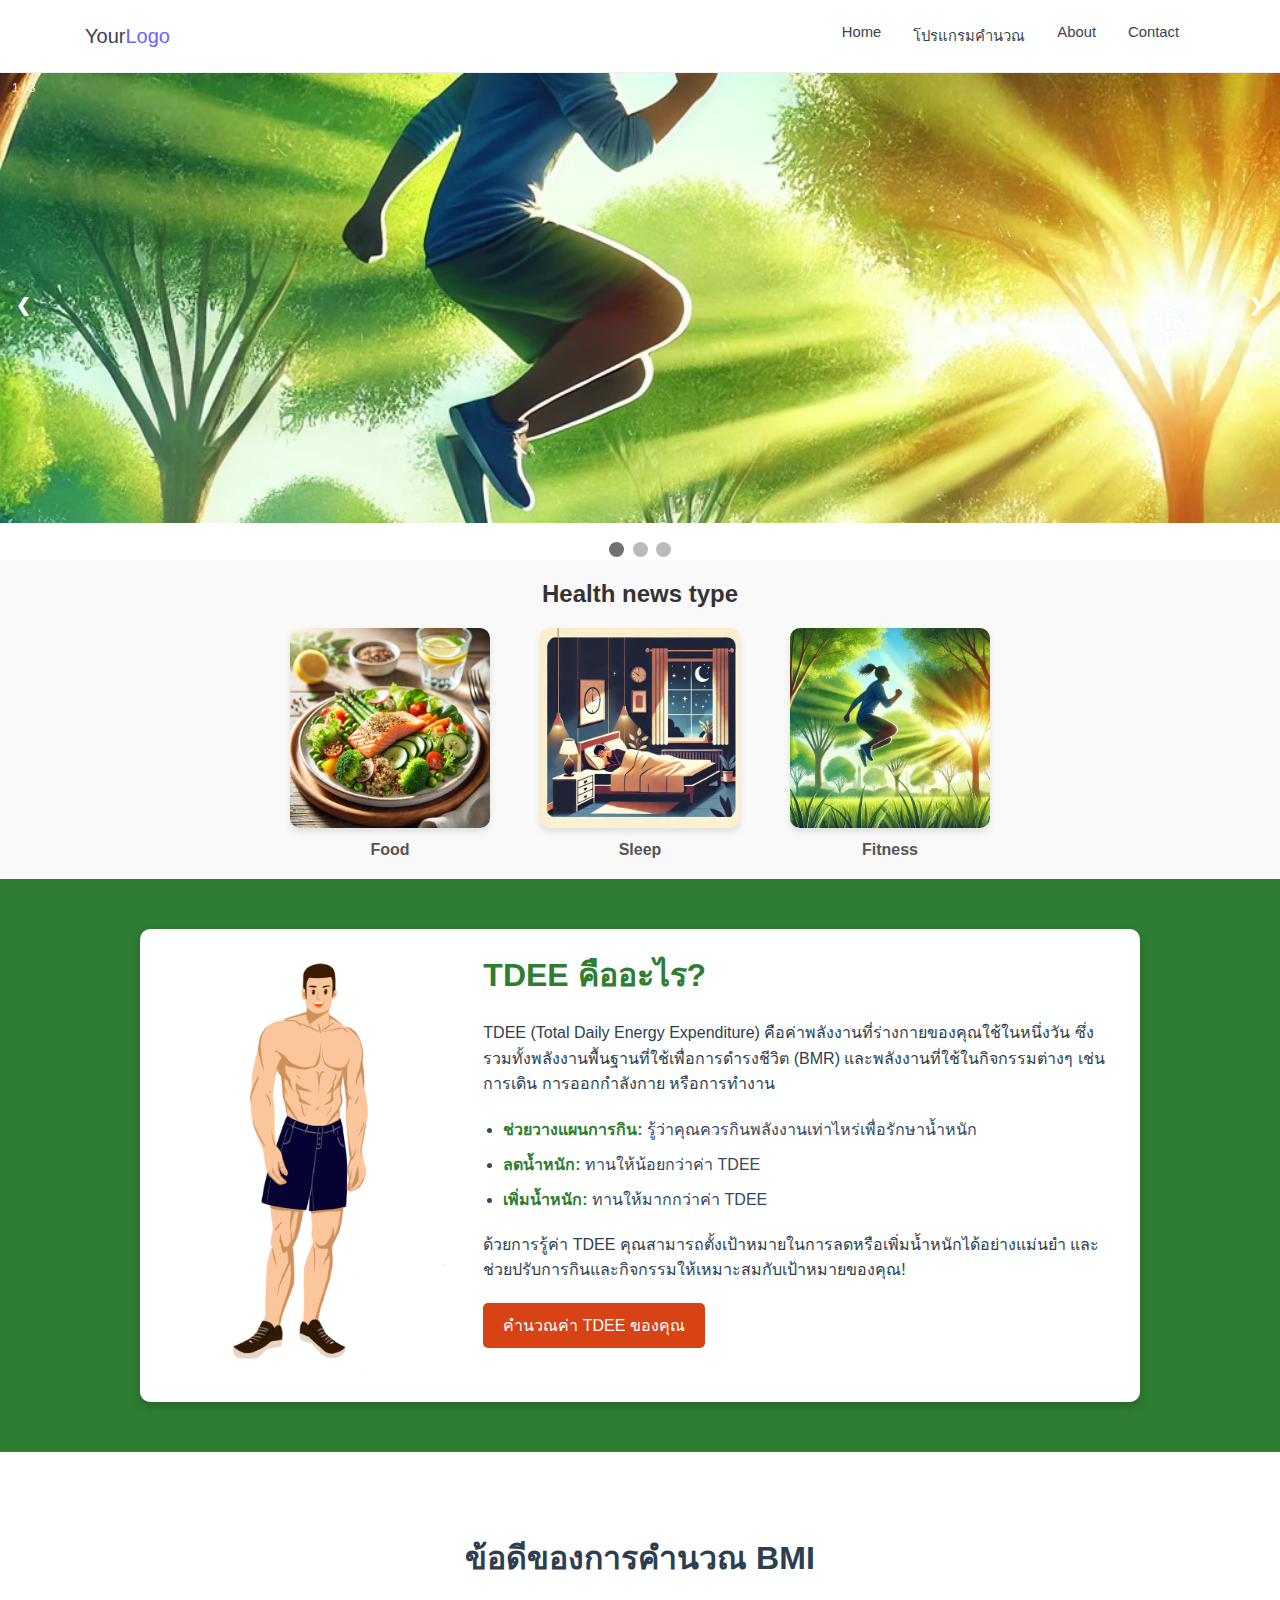
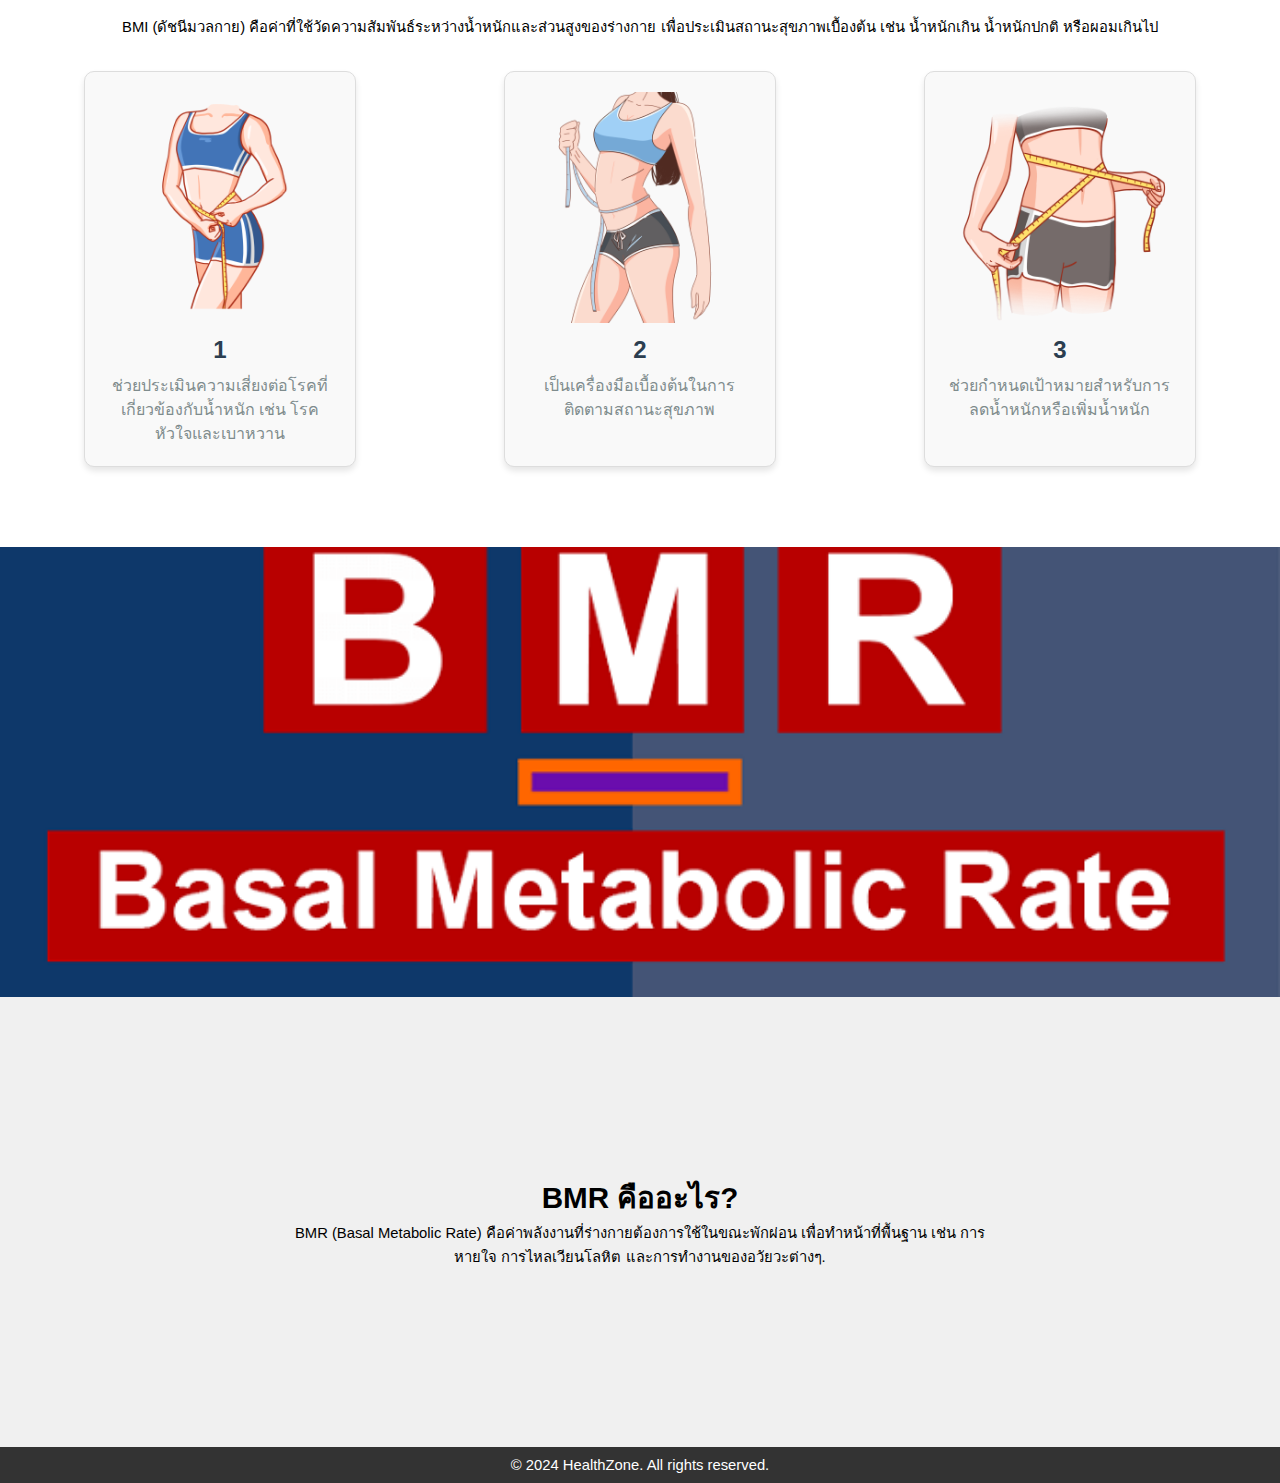
==== index.html @ 8ed4fdac "add BMI calulator page" ====
<!DOCTYPE html>
<html lang="en">

<head>
    <meta charset="UTF-8">
    <meta name="viewport" content="width=device-width, initial-scale=1.0">
    <title>ReViveMe</title>
    <link rel="stylesheet" href="style.css">

    
</head>


<body>
  <nav class="navbar">
    <div class="container">
      <div class="navbar-header">
        <button class="navbar-toggler" data-toggle="open-navbar1">
          <span></span>
          <span></span>
          <span></span>
        </button>
        <a href="/index.html">
          <h4>Your<span>Logo</span></h4>
        </a>
      </div>
  
      <div class="navbar-menu" id="open-navbar1">
        <ul class="navbar-nav">
          <li class=""><a href="#">Home</a></li>
          <li class="navbar-dropdown">
            <a href="#" class="dropdown-toggler" data-dropdown="my-dropdown-id">
              โปรแกรมคำนวณ <i class="fa fa-angle-down"></i>
            </a>
            <ul class="dropdown" id="my-dropdown-id">
              <li>
                <a href="/Bmi/Bmical.html">โปรแกรมคำนวณ BMI</a>
              </li>
              <li class="separator"></li>
              <li>
                <a href="/Bmr/BmrCal.html">โปรแกรมคำนวณ BMR</a>
              </li>
              <li class="separator"></li>
              <li>
                <a href="/Tdee/TdeeCal.html">โปรแกรมคำนวณ TDEE</a>
              </li>
            </ul>
          </li>
  
          <li><a href="#">About</a></li>
          <li><a href="#">Contact</a></li>
        
        </ul>
      </div>
    </div>
  </nav>
   
    <!-- <div class="loading-container" id="loading">
        <div class="spinner"></div>
    </div> -->
  
    <!-- Carousel -->
    <div class="slideshow-container">
        <div class="mySlides fade">
          <div class="numbertext">1 / 3</div>
          <img
            src="/exercising.png"
            style="width: 100%"
          />
          <!-- <div class="text">Caption Text</div> -->
        </div>
  
        <div class="mySlides fade">
          <div class="numbertext">2 / 3</div>
          <img
            src="/sleeping.png"
            style="width: 100%"
          />
          <!-- <div class="text">Caption Two</div> -->
        </div>
  
        <div class="mySlides fade">
          <div class="numbertext">3 / 3</div>
          <img
            src="/โรคไอกรน.jpg"
            style="width: 100%"
            alt="Caption Three"
          />
          <!-- <div class="text">Caption Three</div> -->
        </div>
  
        <!-- Next and previous buttons -->
        <a class="prev" onclick="plusSlides(-1)">&#10094;</a>
        <a class="next" onclick="plusSlides(1)">&#10095;</a>
      </div>
      <br />
  
      <!-- The dots/circles -->
      <div style="text-align: center">
        <span class="dot" onclick="currentSlide(1)"></span>
        <span class="dot" onclick="currentSlide(2)"></span>
        <span class="dot" onclick="currentSlide(3)"></span>
      </div>

        
      <section class="explore">
        <h3>Health news type</h3>
        <div class="explore-icons">
          <div class="icon">
            <img src="food.png" alt="Food">
            <p>Food</p>
          </div>
          <div class="icon">
            <img src="sleeping.png" alt="Sleep">
            <p>Sleep</p>
          </div>
          <div class="icon">
            <img src="exercising.png" alt="Fitness">
            <p>Fitness</p>
          </div>
        </div>
      </section>
      
          <section class="tdee-section">
            <div class="tdee-container">
                <div class="tdee-image">
                    <img src="/public/fitnessboy.png" alt="TDEE Example" class="tdee-img">
                </div>
                <div class="tdee-content">
                    <h2>TDEE คืออะไร?</h2>
                    <p>
                        TDEE (Total Daily Energy Expenditure) คือค่าพลังงานที่ร่างกายของคุณใช้ในหนึ่งวัน 
                        ซึ่งรวมทั้งพลังงานพื้นฐานที่ใช้เพื่อการดำรงชีวิต (BMR) และพลังงานที่ใช้ในกิจกรรมต่างๆ เช่น 
                        การเดิน การออกกำลังกาย หรือการทำงาน
                    </p>
                    <ul>
                        <li><b>ช่วยวางแผนการกิน:</b> รู้ว่าคุณควรกินพลังงานเท่าไหร่เพื่อรักษาน้ำหนัก</li>
                        <li><b>ลดน้ำหนัก:</b> ทานให้น้อยกว่าค่า TDEE</li>
                        <li><b>เพิ่มน้ำหนัก:</b> ทานให้มากกว่าค่า TDEE</li>
                    </ul>
                    <p>
                        ด้วยการรู้ค่า TDEE คุณสามารถตั้งเป้าหมายในการลดหรือเพิ่มน้ำหนักได้อย่างแม่นยำ
                        และช่วยปรับการกินและกิจกรรมให้เหมาะสมกับเป้าหมายของคุณ!
                    </p>
                    <button class="cta-button">คำนวณค่า TDEE ของคุณ</button>
                </div>
            </div>
        </section>

          <section class="how-it-works">
            <h2>ข้อดีของการคำนวณ BMI</h2>
            <p class="caption-header"> BMI (ดัชนีมวลกาย) คือค่าที่ใช้วัดความสัมพันธ์ระหว่างน้ำหนักและส่วนสูงของร่างกาย 
              เพื่อประเมินสถานะสุขภาพเบื้องต้น เช่น น้ำหนักเกิน น้ำหนักปกติ หรือผอมเกินไป</p>
            <div class="steps-container">
              <div class="step">
                <img src="/public/slim.png" alt="Step 1" />
                <h3>1</h3>
                <p>ช่วยประเมินความเสี่ยงต่อโรคที่เกี่ยวข้องกับน้ำหนัก เช่น โรคหัวใจและเบาหวาน</p>
              </div>
              <div class="step">
                <img src="/public/midlesite.png" alt="Step 2" />
                <h3>2</h3>
                <p>เป็นเครื่องมือเบื้องต้นในการติดตามสถานะสุขภาพ</p>
              </div>
              <div class="step">
                <img src="/public/middle2.png" alt="Step 3" />
                <h3>3</h3>
                <p>ช่วยกำหนดเป้าหมายสำหรับการลดน้ำหนักหรือเพิ่มน้ำหนัก</p>
              </div>
              
            </div>
          </section>
         
        <section>    <div class="container-BMR">
          <div class="image-section">
            <img class="image-full" src="/public/bmr-definition.png">
          </div>
          <div class="content-section">
              <div class="content">
                  <h1>BMR คืออะไร?</h1>
                  <p>BMR (Basal Metabolic Rate) คือค่าพลังงานที่ร่างกายต้องการใช้ในขณะพักผ่อน เพื่อทำหน้าที่พื้นฐาน เช่น การหายใจ การไหลเวียนโลหิต และการทำงานของอวัยวะต่างๆ.</p>
                  <!-- <p>Key factors influencing BMR include age, gender, weight, height, and body composition.</p> -->
              </div>
          </div>
      </div>
    </section>
     
          </main>

    <footer>
        <p>© 2024 HealthZone. All rights reserved.</p>
    </footer>

    <script src="/js/main.js"></script>
</body>

</html>
---- style.css ----
@import url("https://fonts.googleapis.com/css2?family=Roboto:wght@300;400;500&display=swap");
* {
  box-sizing: border-box;
  padding: 0;
  margin: 0;
}

body {
  font-family: "Roboto", sans-serif;
  font-size: 0.925rem;
}

a {
  text-decoration: none;
}

.container {
  width: 1170px;
  position: relative;
  margin-left: auto;
  margin-right: auto;
  padding-left: 15px;
  padding-right: 15px;
}

.navbar,
.navbar > .container {
  width: 100%;
  display: flex;
  flex-wrap: wrap;
  align-items: center;
  justify-content: space-between;
}
@media (max-width: 768px) {
  .navbar,
  .navbar > .container {
    display: block;
  }
}

.navbar {
  box-shadow: 0 1px 2px 0 rgba(0, 0, 0, 0.05);
  background-color: #fff;
  padding: 1rem 1.15rem;
  border-bottom: 1px solid #eceef3;
  /*
  |-----------------------------------
  | Start navbar logo or brand etc..
  |-----------------------------------
  */
  /*
  |-----------------------------------
  | Start navbar menu
  |-----------------------------------
  */
}
@media (min-width: 576px) {
  .navbar .container {
    max-width: 540px;
  }
}
@media (min-width: 768px) {
  .navbar .container {
    max-width: 720px;
  }
}
@media (min-width: 992px) {
  .navbar .container {
    max-width: 960px;
  }
}
@media (min-width: 1200px) {
  .navbar .container {
    max-width: 1140px;
  }
}
.navbar .navbar-header {
  display: flex;
  align-items: center;
}
@media (max-width: 768px) {
  .navbar .navbar-header {
    width: 100%;
    display: flex;
    align-items: center;
    justify-content: space-between;
    flex-direction: row-reverse;
  }
}
.navbar .navbar-header .navbar-toggler {
  cursor: pointer;
  border: none;
  display: none;
  outline: none;
}
@media (max-width: 768px) {
  .navbar .navbar-header .navbar-toggler {
    display: block;
  }
}
.navbar .navbar-header .navbar-toggler span {
  height: 2px;
  width: 22px;
  background-color: #929aad;
  display: block;
}
.navbar .navbar-header .navbar-toggler span:not(:last-child) {
  margin-bottom: 0.2rem;
}
.navbar .navbar-header > a {
  font-weight: 500;
  color: #3c4250;
}
.navbar .navbar-menu {
  display: flex;
  align-items: center;
  flex-basis: auto;
  flex-grow: 1;
}
@media (max-width: 768px) {
  .navbar .navbar-menu {
    display: none;
    text-align: center;
  }
}
.navbar .navbar-menu.active {
  display: flex !important;
}
.navbar .navbar-menu .navbar-nav {
  margin-left: auto;
  flex-direction: row;
  display: flex;
  padding-left: 0;
  margin-bottom: 0;
  list-style: none;
}
@media (max-width: 768px) {
  .navbar .navbar-menu .navbar-nav {
    width: 100%;
    display: block;
    border-top: 1px solid #eee;
    margin-top: 1rem;
  }
}
.navbar .navbar-menu .navbar-nav > li > a {
  color: #3c4250;
  text-decoration: none;
  display: inline-block;
  padding: 0.5rem 1rem;
}
.navbar .navbar-menu .navbar-nav > li > a:hover {
  color: #66f;
}
@media (max-width: 768px) {
  .navbar .navbar-menu .navbar-nav > li > a {
    border-bottom: 1px solid #eceef3;
  }
}
.navbar .navbar-menu .navbar-nav > li.active a {
  color: #66f;
}
.navbar .navbar-menu .navbar-nav .navbar-dropdown .dropdown {
  list-style: none;
  position: absolute;
  top: 150%;
  left: 0;
  background-color: #fff;
  padding-top: 0.5rem;
  padding-bottom: 0.5rem;
  min-width: 160px;
  width: auto;
  white-space: nowrap;
  box-shadow: 0 0.5rem 1rem rgba(0, 0, 0, 0.1);
  z-index: 99999;
  border-radius: 0.75rem;
  display: none;
}
@media (max-width: 768px) {
  .navbar .navbar-menu .navbar-nav .navbar-dropdown .dropdown {
    position: relative;
    box-shadow: none;
  }
}
.navbar .navbar-menu .navbar-nav .navbar-dropdown .dropdown li a {
  color: #3c4250;
  padding: 0.25rem 1rem;
  display: block;
}
.navbar .navbar-menu .navbar-nav .navbar-dropdown .dropdown.show {
  display: block !important;
}
.navbar .navbar-menu .navbar-nav .dropdown > .separator {
  height: 1px;
  width: 100%;
  margin-top: 9px;
  margin-bottom: 9px;
  background-color: #eceef3;
}
.navbar .navbar-dropdown {
  position: relative;
}

.navbar .navbar-header > a span {
  color: #66f;
}

.navbar .navbar-header h4 {
  font-weight: 500;
  font-size: 1.25rem;
}
@media (max-width: 768px) {
  .navbar .navbar-header h4 {
    font-size: 1.05rem;
  }
}

body,
html,
p,
h2,
h3 {
  margin: 0;
  padding: 0;
  box-sizing: border-box;
  font-family: Arial, sans-serif;
  overflow-x: hidden;
  /* background-color: #f4f4f4; */
}
ul,
li {
  margin: 0;
  padding: 0;
  box-sizing: border-box;
  font-family: Arial, sans-serif;
}

/* Main content */
.featured {
  display: flex;
  justify-content: center;
  gap: 20px;
  margin: 20px;
}

.card {
  border: 1px solid #ddd;
  border-radius: 10px;
  overflow: hidden;
  width: 45%;
  box-shadow: 0 4px 6px rgba(0, 0, 0, 0.1);
  text-align: center;
}

.card img {
  width: 100%;
}

.card h2 {
  font-size: 1.5rem;
  margin: 0px 0;
}

.card p {
  font-size: 1rem;
  color: #666;
  padding: 0 10px 10px;
}

/* Explore Section */
/* General styling for the section */
.explore {
  text-align: center;
  padding: 20px;
  background-color: #f9f9f9;
}

.explore h3 {
  font-size: 24px;
  margin-bottom: 20px;
  color: #333;
}

/* Icon container styling */
.explore-icons {
  display: flex;
  justify-content: center;
  gap: 50px;
}

.icon {
  text-align: center;
  max-width: 200px;
}

.icon img {
  width: 100%; /* Adjust size of the image */
  height: auto;
  border-radius: 10px; /* Optional: Rounded corners */
  box-shadow: 0px 4px 6px rgba(0, 0, 0, 0.1); /* Optional: Add shadow */
  transition: transform 0.3s ease; /* Smooth hover effect */
}

.icon img:hover {
  transform: scale(1.1); /* Enlarge image slightly on hover */
}

.icon p {
  margin-top: 10px;
  font-size: 16px;
  color: #555;
  font-weight: bold;
}

.icon:hover {
  transform: scale(1.15); /* เพิ่มเอฟเฟกต์ขยายเมื่อชี้เมาส์ */
}

/* Footer */
footer {
  background-color: #333;
  color: white;
  text-align: center;
  padding: 10px 0;
}
/* Reset */

/* Slideshow container */
.slideshow-container {
  max-width: 100%;
  position: relative;
  margin: auto;
}

/* Hide the images by default */
.mySlides {
  display: none;
}
.mySlides.fade img {
  height: 50vh;
  object-fit: cover;
}
/* Next & previous buttons */
.prev,
.next {
  cursor: pointer;
  position: absolute;
  top: 50%;
  width: auto;
  margin-top: -22px;
  padding: 16px;
  color: white;
  font-weight: bold;
  font-size: 18px;
  transition: 0.6s ease;
  border-radius: 0 3px 3px 0;
}

/* Position the "next button" to the right */
.next {
  right: 0;
  border-radius: 3px 0 0 3px;
}

/* On hover, add a black background color with a little bit see-through */
.prev:hover,
.next:hover {
  background-color: rgba(0, 0, 0, 0.8);
}

/* Caption text */
.text {
  color: #f2f2f2;
  font-size: 15px;
  padding: 8px 12px;
  position: absolute;
  bottom: 8px;
  width: 100%;
  text-align: center;
}
.bmr-section {
  width: 100%;
  text-align: center;
  margin: 0 auto;
  background-color: #ffffff;
}

.bmr-hero {
  background-image: url("hero-image.jpg"); /* แทนที่ด้วยภาพที่เกี่ยวข้อง */
  background-size: cover;
  background-position: center;
  height: 300px;
  display: flex;
  justify-content: center;
  align-items: center;
  color: #ffffff;
}

.bmr-hero-text {
  background-color: rgba(0, 0, 0, 0.6); /* เพิ่มพื้นหลังโปร่งใส */
  padding: 20px;
  border-radius: 10px;
  max-width: 500px;
}

.bmr-hero-text h1 {
  font-size: 2.5rem;
  margin-bottom: 10px;
}

.bmr-hero-text p {
  font-size: 1.2rem;
  margin-bottom: 20px;
}

.bmr-button {
  padding: 10px 20px;
  font-size: 1rem;
  color: #fff;
  background-color: #2e7d32;
  border: none;
  border-radius: 5px;
  cursor: pointer;
  transition: background-color 0.3s ease;
}

.bmr-button:hover {
  background-color: #1b5e20;
}

/* Details Section */
.bmr-details {
  padding: 40px 20px;
  max-width: 900px;
  margin: 0 auto;
}

.bmr-details h2 {
  font-size: 1.8rem;
  color: #2e7d32;
  margin-bottom: 20px;
  text-align: left;
}

.bmr-specs,
.bmr-benefits {
  list-style-type: disc;
  padding-left: 40px;
  text-align: left;
  margin-bottom: 30px;
}

.bmr-specs li,
.bmr-benefits li {
  margin-bottom: 10px;
  font-size: 1rem;
  color: #34495e;
}
/* Number text (1/3 etc) */
.numbertext {
  color: #f2f2f2;
  font-size: 12px;
  padding: 8px 12px;
  position: absolute;
  top: 0;
}

/* The dots/bullets/indicators */
.dot {
  cursor: pointer;
  height: 15px;
  width: 15px;
  margin: 0 2px;
  background-color: #bbb;
  border-radius: 50%;
  display: inline-block;
  transition: background-color 0.6s ease;
}

.active,
.dot:hover {
  background-color: #717171;
}

/* Fading animation */
.fade {
  animation-name: fade;
  animation-duration: 1.5s;
}

@keyframes fade {
  from {
    opacity: 0.4;
  }
  to {
    opacity: 1;
  }
}

/* Carousel Container */
/* Reset */
.how-it-works {
  text-align: center;
  padding: 80px 20px;
  background-color: #fff;
}

.how-it-works h2 {
  font-size: 2rem;
  font-weight: bold;
  margin-bottom: 10px;
  color: #2c3e50;
}

.steps-container {
  display: flex;
  justify-content: space-around;
  flex-wrap: wrap;
  gap: 20px;
}

.step {
  width: 22%;
  text-align: center;
  border: 1px solid #ddd;
  border-radius: 10px;
  padding: 20px;
  background-color: #f9f9f9;
  box-shadow: 0 4px 6px rgba(0, 0, 0, 0.1);
  transition: transform 0.3s ease, box-shadow 0.3s ease;
}

.step:hover {
  transform: translateY(-10px);
  box-shadow: 0 6px 10px rgba(0, 0, 0, 0.2);
}

.step img {
  width: 100%;
  height: auto;
  border-radius: 10px;
  margin-bottom: 10px;
}

.step h3 {
  font-size: 1.5rem;
  font-weight: bold;
  color: #2c3e50;
  margin-bottom: 10px;
}

.step p {
  font-size: 1rem;
  color: #7f8c8d;
  line-height: 1.5;
}
.tdee-section {
  display: flex;
  justify-content: center;
  align-items: center;
  padding: 50px 20px;
  background-color: #2e7d32;
}

.tdee-container {
  max-width: 1000px;
  background-color: #ffffff;
  border-radius: 10px;
  box-shadow: 0 4px 10px rgba(0, 0, 0, 0.2);
  display: flex;
  overflow: hidden;
  flex-wrap: wrap;
}

.tdee-image {
  flex: 1;
  min-width: 300px;
  max-width: 400px;
}
.tdee-img {
  transform: translateX(-75px);
}
.tdee-image img {
  width: 150%;
  height: auto;
  object-fit: cover;
  border-radius: 10px 0 0 10px;
}

.tdee-content {
  flex: 2;
  padding: 20px 30px;
  color: #2c3e50;
}

.tdee-content h2 {
  font-size: 2rem;
  font-weight: bold;
  color: #2e7d32;
  margin-bottom: 20px;
}

.tdee-content p {
  font-size: 1rem;
  line-height: 1.6;
  margin-bottom: 20px;
}

.tdee-content ul {
  margin: 20px 0;
  padding-left: 20px;
}

.tdee-content ul li {
  margin-bottom: 10px;
  font-size: 1rem;
  color: #34495e;
}

.tdee-content ul li b {
  color: #2e7d32;
}

.cta-button {
  padding: 10px 20px;
  font-size: 1rem;
  color: #fff;
  background-color: #d84315;
  border: none;
  border-radius: 5px;
  cursor: pointer;
  transition: background-color 0.3s ease;
}

.cta-button:hover {
  background-color: #bf360c;
}
.container-BMR {
  display: flex;
  flex-direction: column;
  height: 100vh;
}
.image-section {
  width: 100%;
  height: 50%;
  background-image: url("/api/placeholder/800/400");
  background-size: cover;
  background-position: center;
}
.content-section {
  width: 100%;
  height: 50%;
  display: flex;
  align-items: center;
  justify-content: center;
  padding: 20px;
  background-color: #f0f0f0;
}
.content {
  max-width: 700px;
  text-align: center;
}
.image-full {
  width: 100%;
  /* height: 300px; */
  object-fit: cover;
  object-position: 100% -150px;
}
.caption-header {
  margin: 2rem;
}
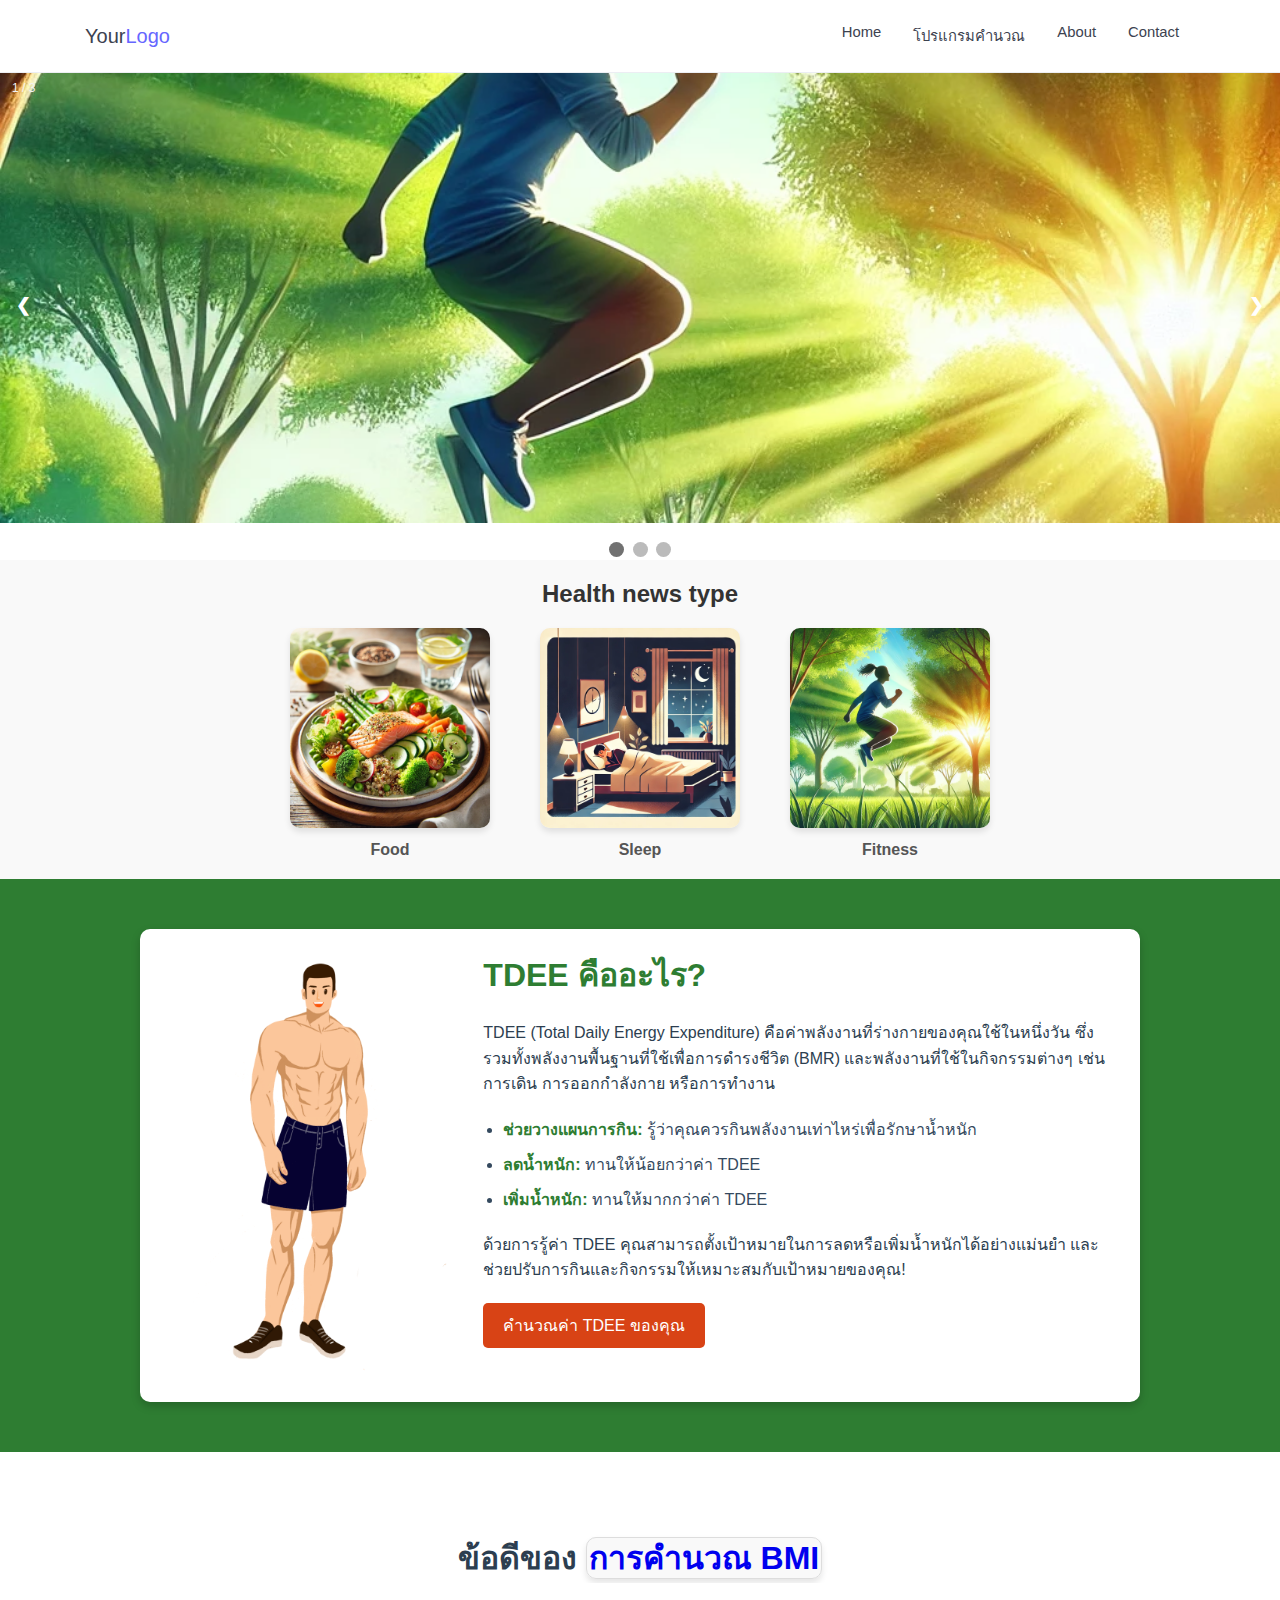
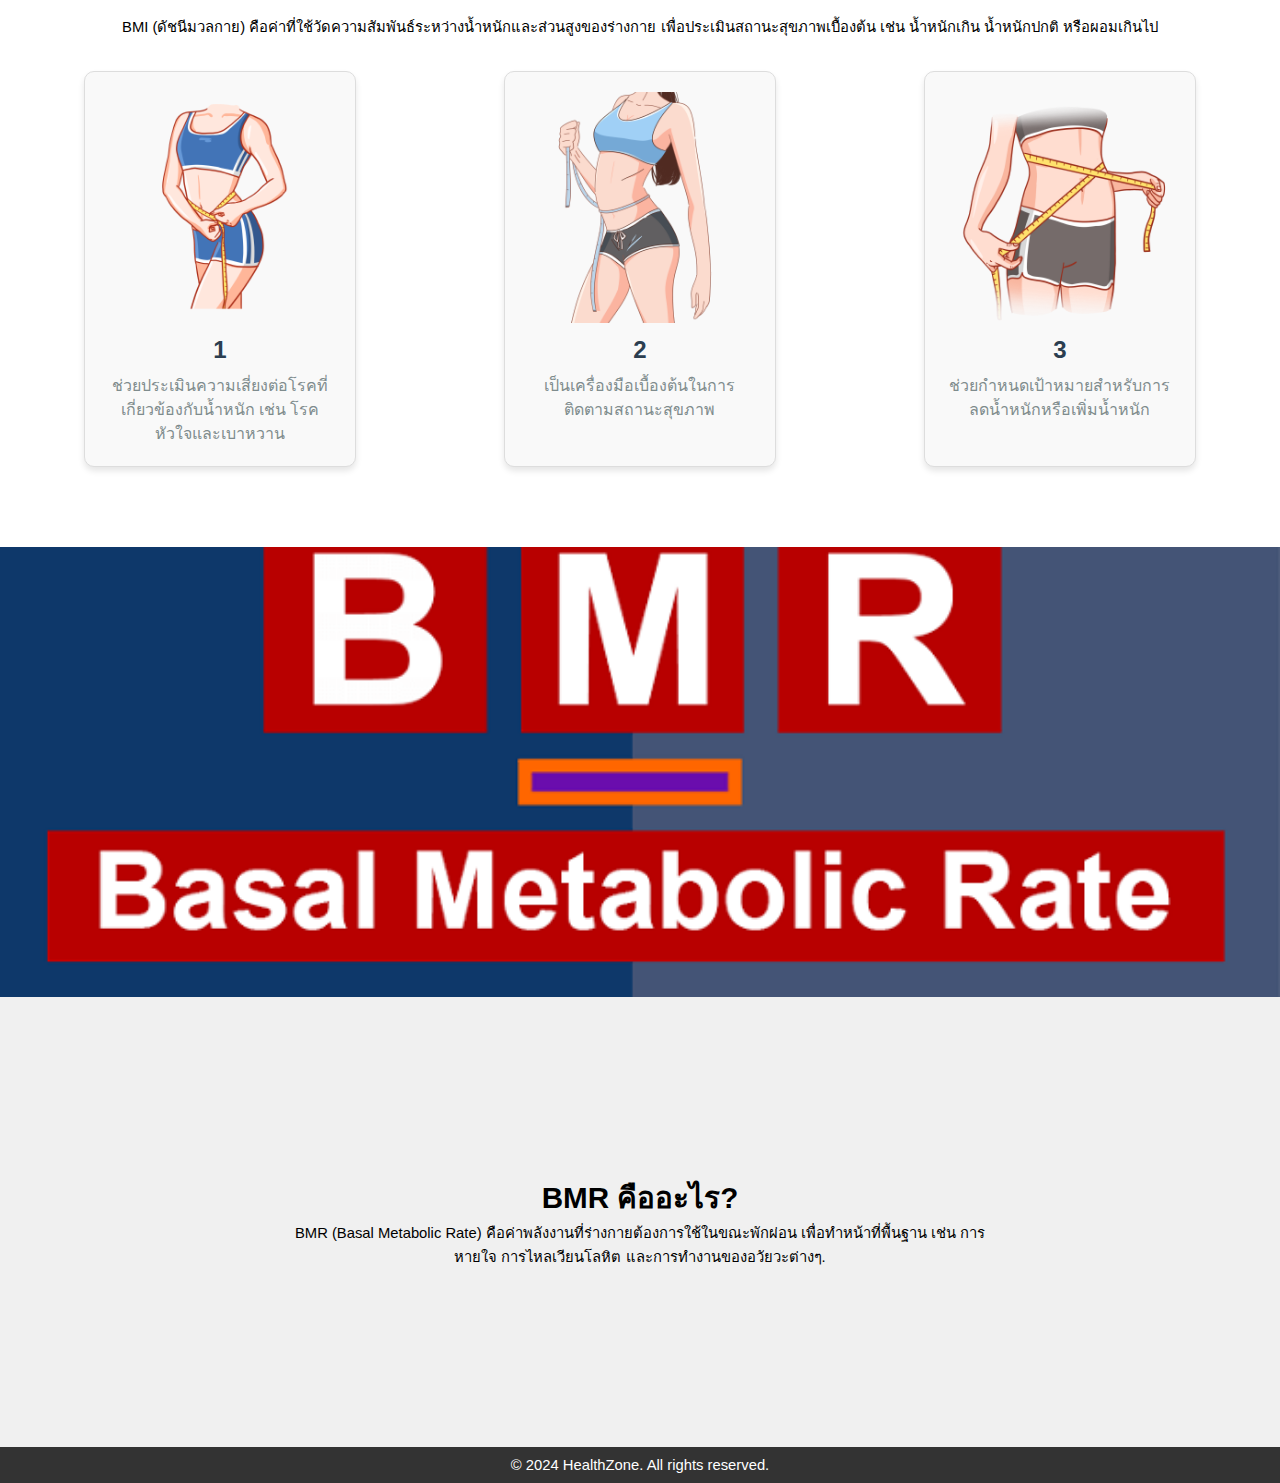
==== commit bccae4c7: "update content to BMI cal" ====
--- a/index.html
+++ b/index.html
@@ -148,7 +148,8 @@
         </section>
 
           <section class="how-it-works">
-            <h2>ข้อดีของการคำนวณ BMI</h2>
+            <h2>ข้อดีของ
+            <a class="step" style="padding: 0.1rem;" href="/Bmi/Bmical.html">การคำนวณ BMI</a></h2>
             <p class="caption-header"> BMI (ดัชนีมวลกาย) คือค่าที่ใช้วัดความสัมพันธ์ระหว่างน้ำหนักและส่วนสูงของร่างกาย 
               เพื่อประเมินสถานะสุขภาพเบื้องต้น เช่น น้ำหนักเกิน น้ำหนักปกติ หรือผอมเกินไป</p>
             <div class="steps-container">
--- a/style.css
+++ b/style.css
@@ -215,7 +215,14 @@
 }
 
 body,
-html,
+html {
+  margin: 0;
+  padding: 0;
+  box-sizing: border-box;
+  font-family: Arial, sans-serif;
+  overflow-x: hidden;
+  /* background-color: #f4f4f4; */
+}
 p,
 h2,
 h3 {
@@ -223,8 +230,7 @@
   padding: 0;
   box-sizing: border-box;
   font-family: Arial, sans-serif;
-  overflow-x: hidden;
-  /* background-color: #f4f4f4; */
+  overflow: hidden;
 }
 ul,
 li {
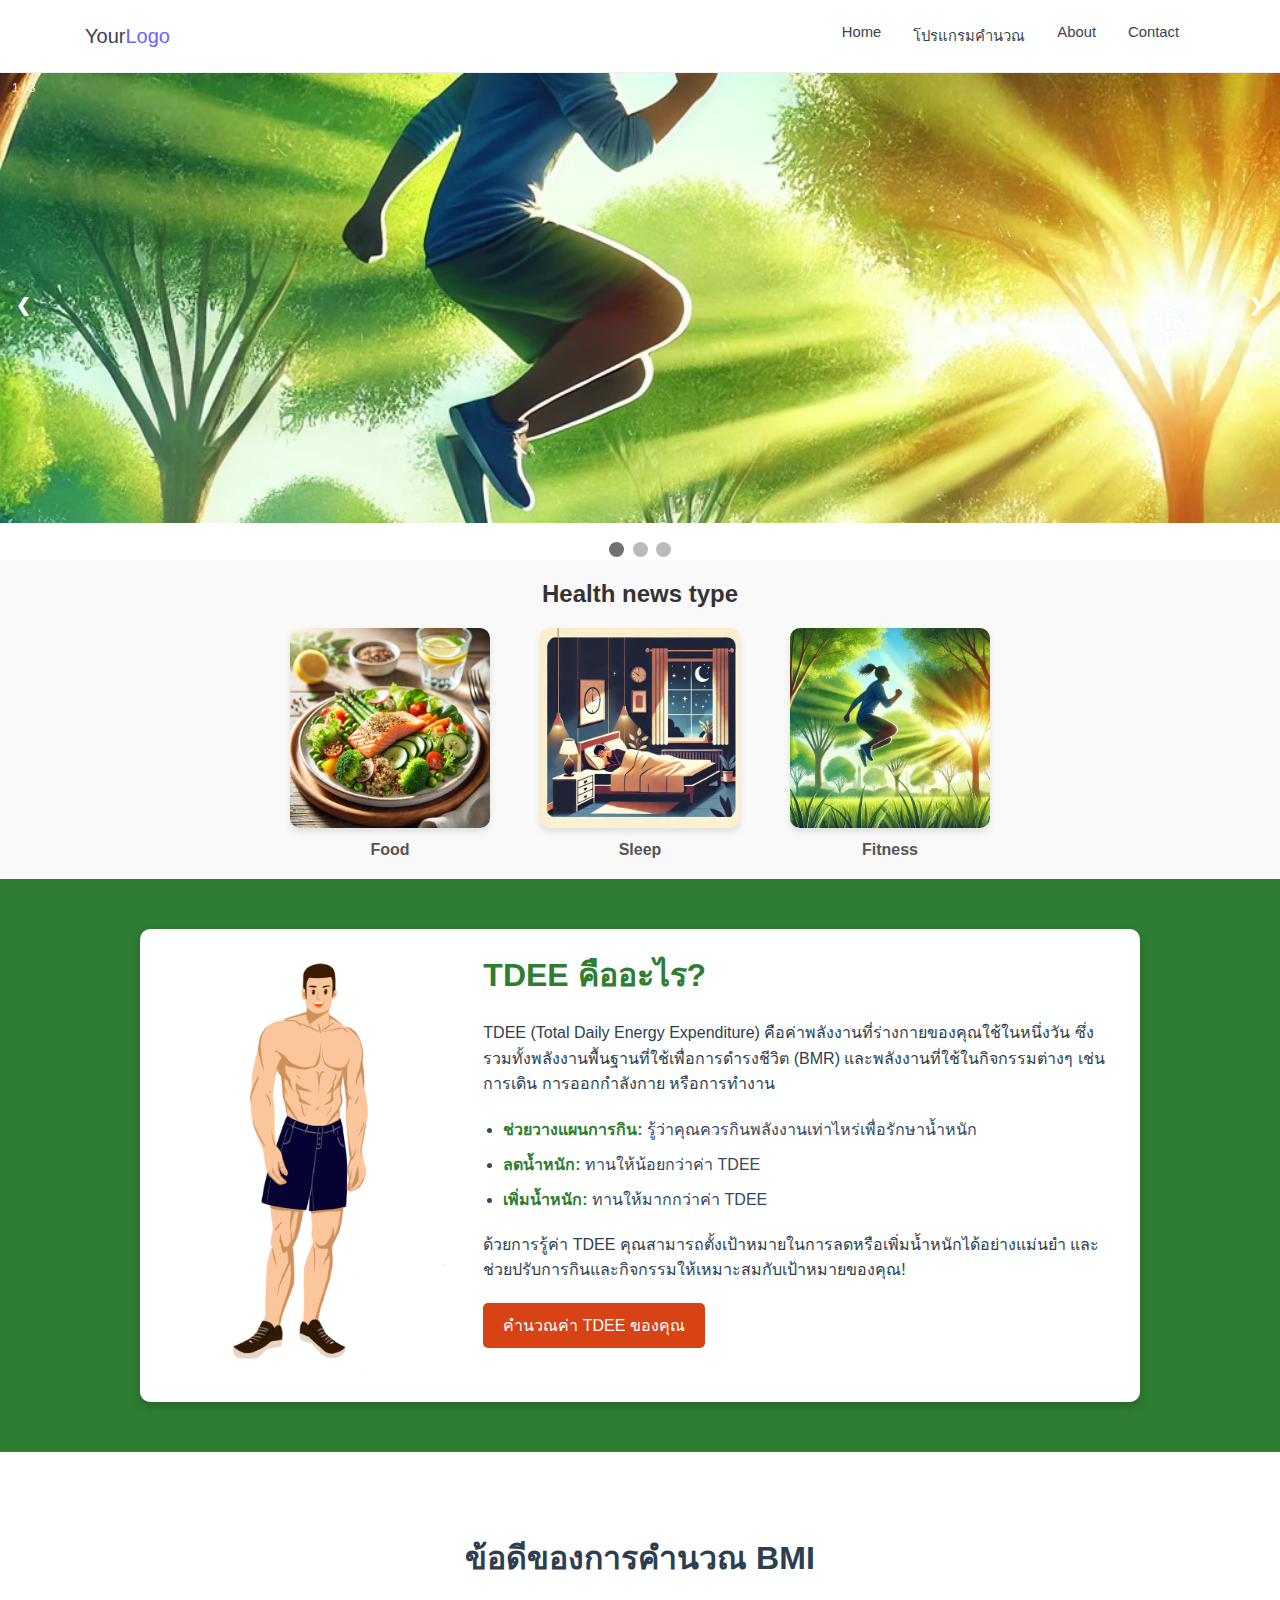
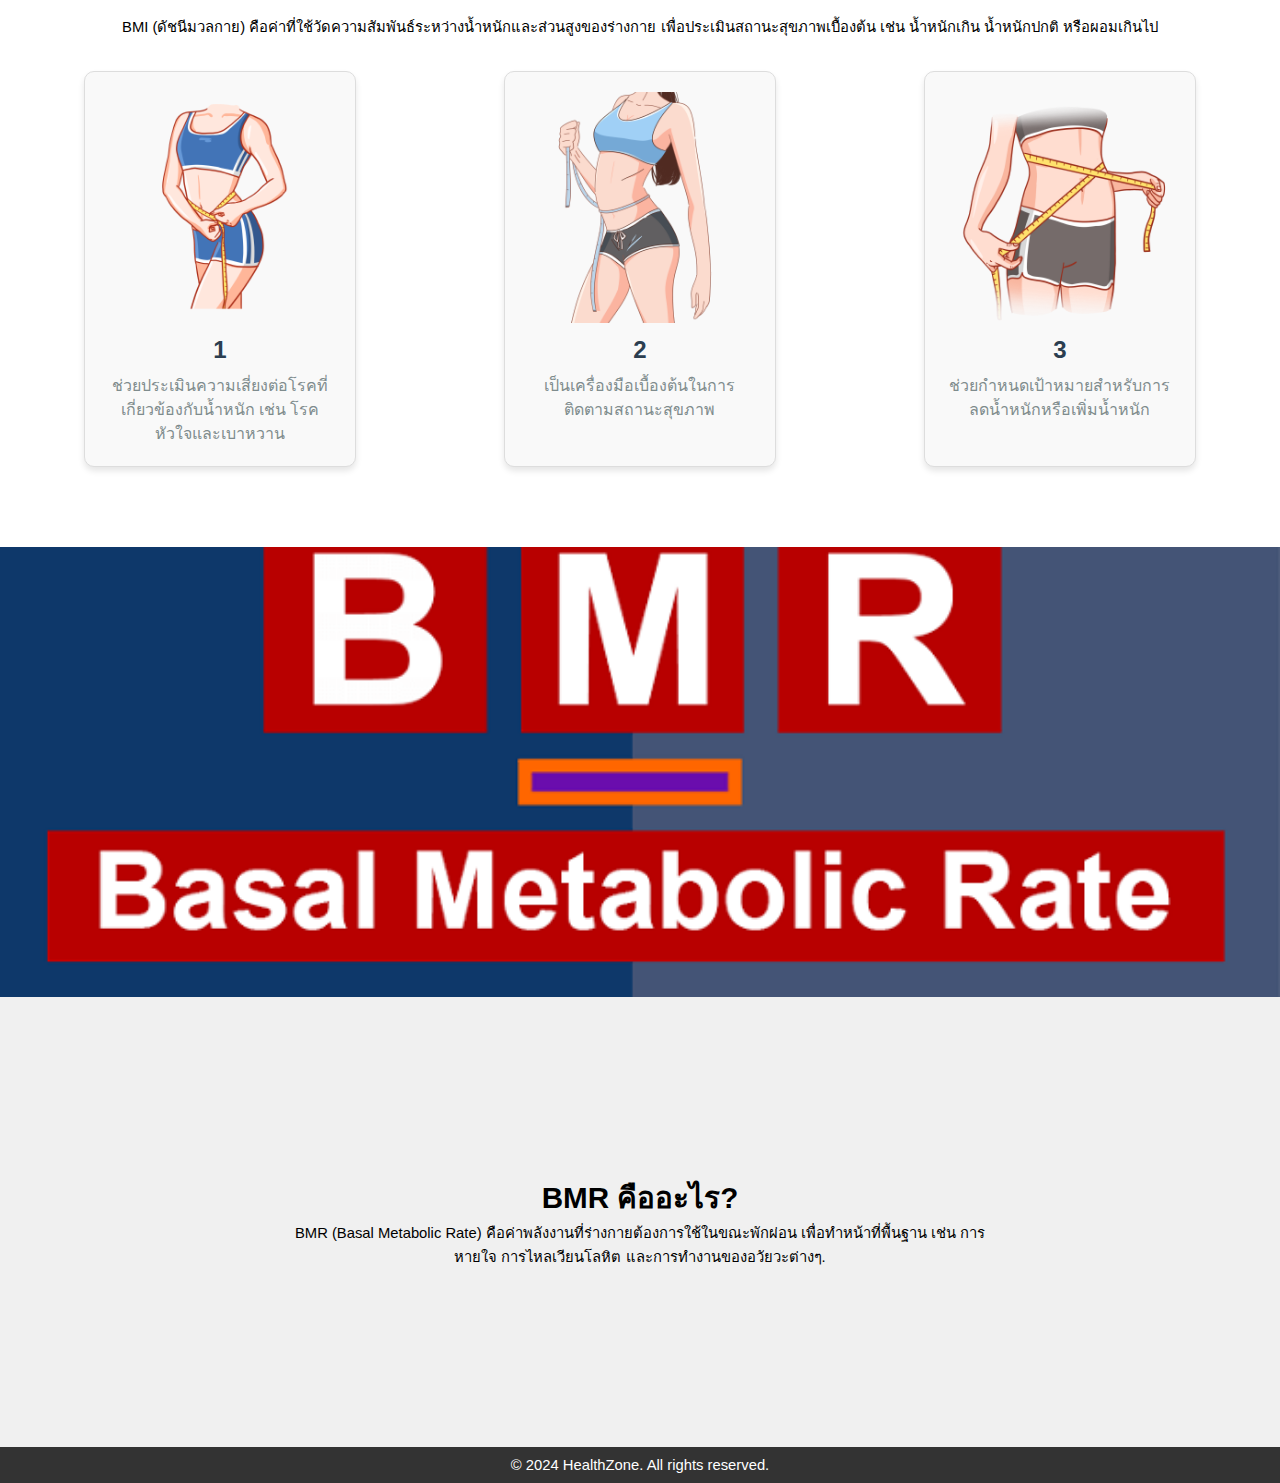
==== commit cd2bb43e: "Tdee Bmr" ====
--- a/index.html
+++ b/index.html
@@ -148,8 +148,7 @@
         </section>
 
           <section class="how-it-works">
-            <h2>ข้อดีของ
-            <a class="step" style="padding: 0.1rem;" href="/Bmi/Bmical.html">การคำนวณ BMI</a></h2>
+            <h2>ข้อดีของการคำนวณ BMI</h2>
             <p class="caption-header"> BMI (ดัชนีมวลกาย) คือค่าที่ใช้วัดความสัมพันธ์ระหว่างน้ำหนักและส่วนสูงของร่างกาย 
               เพื่อประเมินสถานะสุขภาพเบื้องต้น เช่น น้ำหนักเกิน น้ำหนักปกติ หรือผอมเกินไป</p>
             <div class="steps-container">
--- a/style.css
+++ b/style.css
@@ -215,14 +215,7 @@
 }
 
 body,
-html {
-  margin: 0;
-  padding: 0;
-  box-sizing: border-box;
-  font-family: Arial, sans-serif;
-  overflow-x: hidden;
-  /* background-color: #f4f4f4; */
-}
+html,
 p,
 h2,
 h3 {
@@ -230,7 +223,8 @@
   padding: 0;
   box-sizing: border-box;
   font-family: Arial, sans-serif;
-  overflow: hidden;
+  overflow-x: hidden;
+  /* background-color: #f4f4f4; */
 }
 ul,
 li {
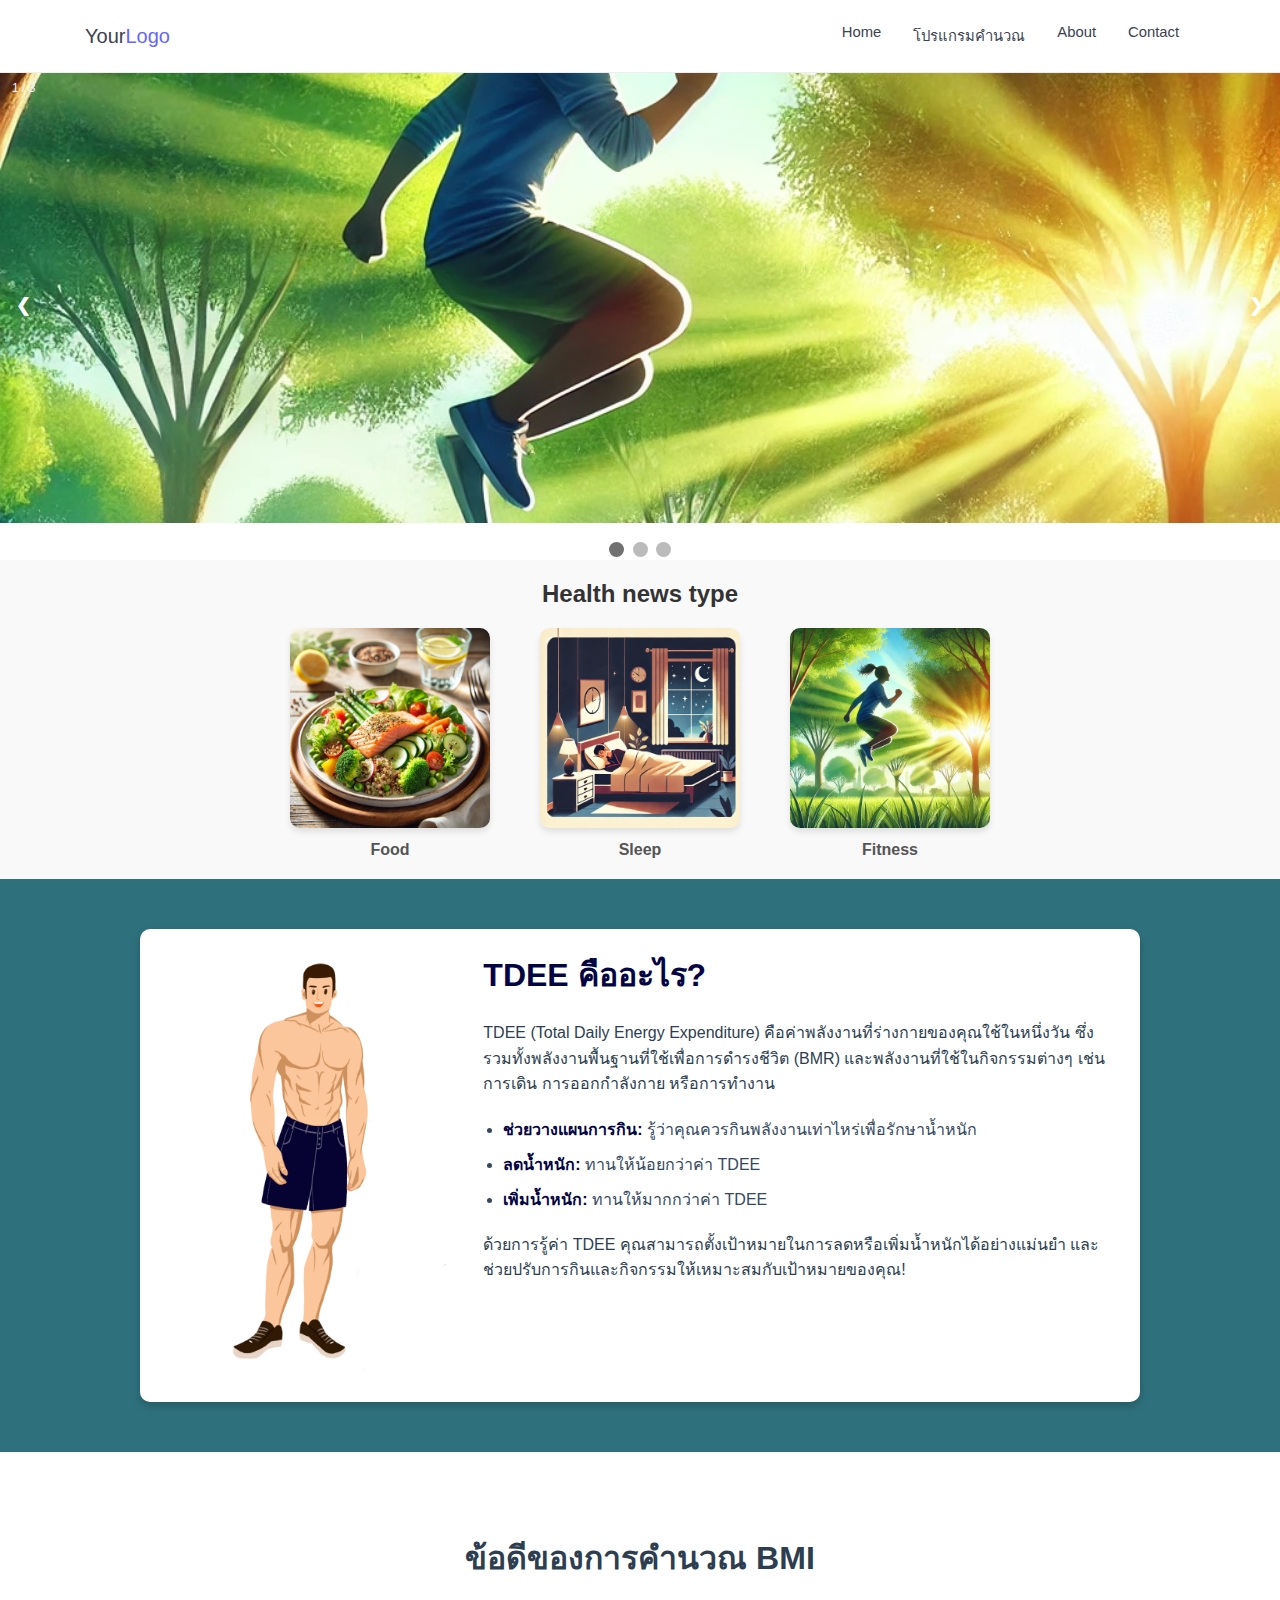
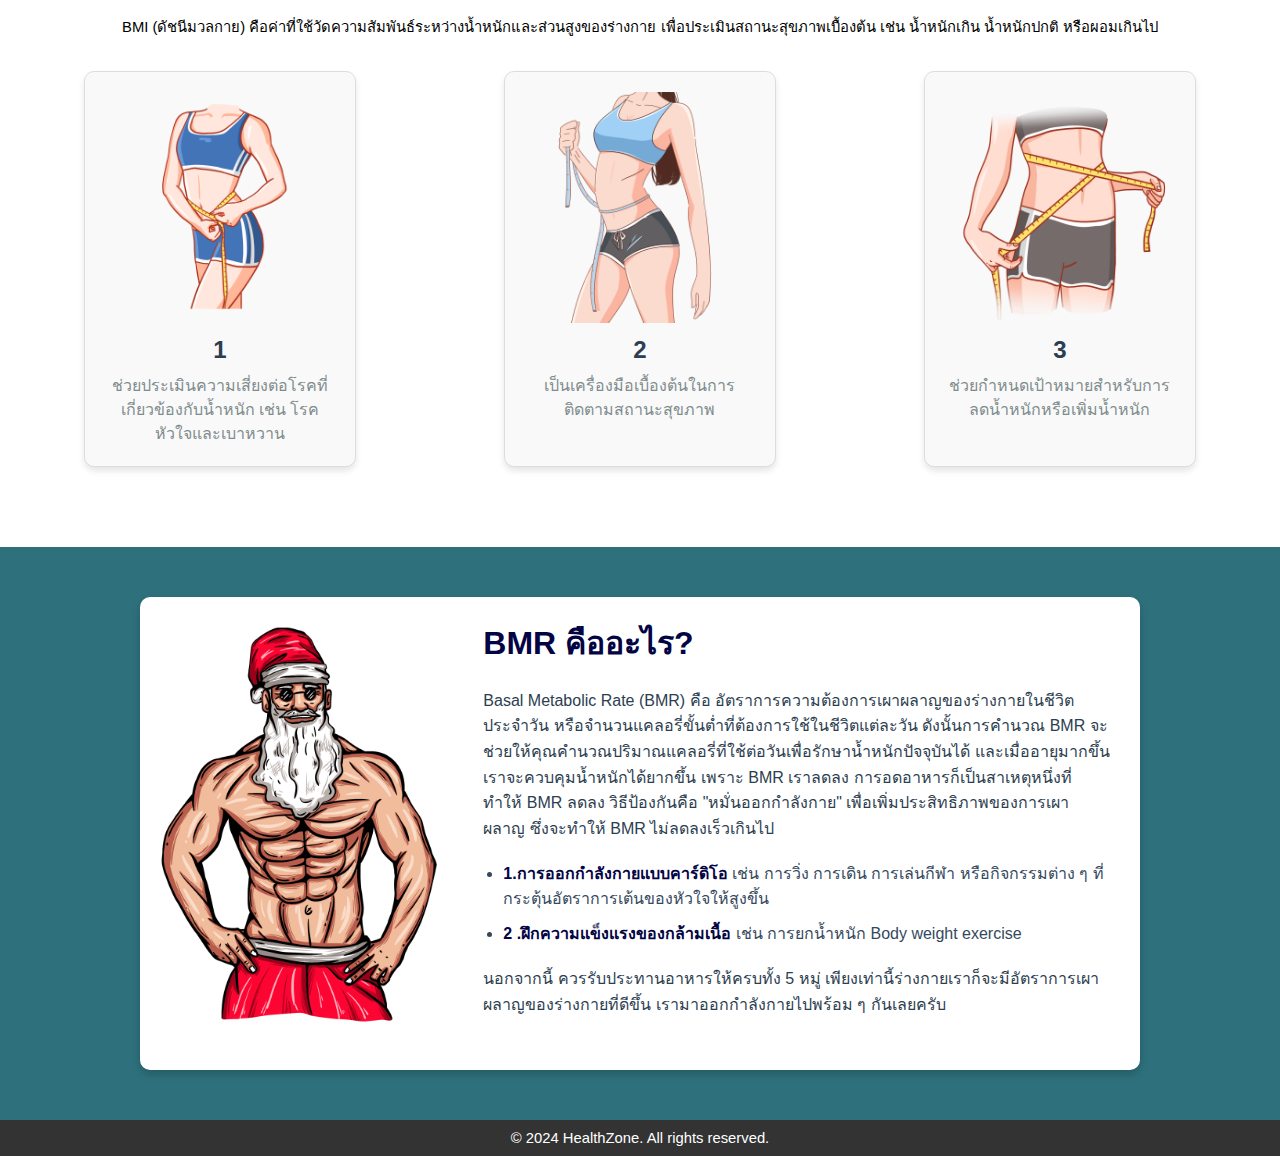
==== commit 5a4127c5: "update style+bmr main" ====
--- a/index.html
+++ b/index.html
@@ -141,8 +141,7 @@
                     <p>
                         ด้วยการรู้ค่า TDEE คุณสามารถตั้งเป้าหมายในการลดหรือเพิ่มน้ำหนักได้อย่างแม่นยำ
                         และช่วยปรับการกินและกิจกรรมให้เหมาะสมกับเป้าหมายของคุณ!
-                    </p>
-                    <button class="cta-button">คำนวณค่า TDEE ของคุณ</button>
+                    </p>  
                 </div>
             </div>
         </section>
@@ -171,19 +170,30 @@
             </div>
           </section>
          
-        <section>    <div class="container-BMR">
-          <div class="image-section">
-            <img class="image-full" src="/public/bmr-definition.png">
-          </div>
-          <div class="content-section">
-              <div class="content">
-                  <h1>BMR คืออะไร?</h1>
-                  <p>BMR (Basal Metabolic Rate) คือค่าพลังงานที่ร่างกายต้องการใช้ในขณะพักผ่อน เพื่อทำหน้าที่พื้นฐาน เช่น การหายใจ การไหลเวียนโลหิต และการทำงานของอวัยวะต่างๆ.</p>
-                  <!-- <p>Key factors influencing BMR include age, gender, weight, height, and body composition.</p> -->
-              </div>
-          </div>
-      </div>
-    </section>
+          <section class="tdee-section">
+            <div class="tdee-container">
+                <div class="tdee-image">
+                    <img src="/public/body-bmr.png" alt="TDEE Example" class="tdee-img">
+                </div>
+                <div class="tdee-content">
+                    <h2>BMR คืออะไร?</h2>
+                    <p>
+                      Basal Metabolic Rate (BMR) คือ อัตราการความต้องการเผาผลาญของร่างกายในชีวิตประจำวัน หรือจำนวนแคลอรี่ขั้นต่ำที่ต้องการใช้ในชีวิตแต่ละวัน
+                      ดังนั้นการคำนวณ BMR จะช่วยให้คุณคำนวณปริมาณแคลอรี่ที่ใช้ต่อวันเพื่อรักษาน้ำหนักปัจจุบันได้ 
+                      และเมื่ออายุมากขึ้นเราจะควบคุมน้ำหนักได้ยากขึ้น เพราะ BMR เราลดลง การอดอาหารก็เป็นสาเหตุหนึ่งที่ทำให้ BMR ลดลง วิธีป้องกันคือ "หมั่นออกกำลังกาย" 
+                      เพื่อเพิ่มประสิทธิภาพของการเผาผลาญ ซึ่งจะทำให้ BMR ไม่ลดลงเร็วเกินไป
+                    </p>
+                    <ul>
+                        <li><b>1.การออกกำลังกายแบบคาร์ดิโอ</b> เช่น การวิ่ง การเดิน การเล่นกีฬา หรือกิจกรรมต่าง ๆ ที่กระตุ้นอัตราการเต้นของหัวใจให้สูงขึ้น</li>
+                        <li><b>2 .ฝึกความแข็งแรงของกล้ามเนื้อ</b>   เช่น การยกน้ำหนัก Body weight exercise</li>
+                    </ul>
+                    <p>
+                      นอกจากนี้ ควรรับประทานอาหารให้ครบทั้ง 5 หมู่ เพียงเท่านี้ร่างกายเราก็จะมีอัตราการเผาผลาญของร่างกายที่ดีขึ้น 
+                      เรามาออกกำลังกายไปพร้อม ๆ กันเลยครับ
+                    </p>
+                </div>
+            </div>
+        </section>
      
           </main>
 
--- a/style.css
+++ b/style.css
@@ -558,7 +558,7 @@
   justify-content: center;
   align-items: center;
   padding: 50px 20px;
-  background-color: #2e7d32;
+  background-color: #2e717d;
 }
 
 .tdee-container {
@@ -595,7 +595,7 @@
 .tdee-content h2 {
   font-size: 2rem;
   font-weight: bold;
-  color: #2e7d32;
+  color: #030443;
   margin-bottom: 20px;
 }
 
@@ -617,7 +617,7 @@
 }
 
 .tdee-content ul li b {
-  color: #2e7d32;
+  color: #030443;
 }
 
 .cta-button {
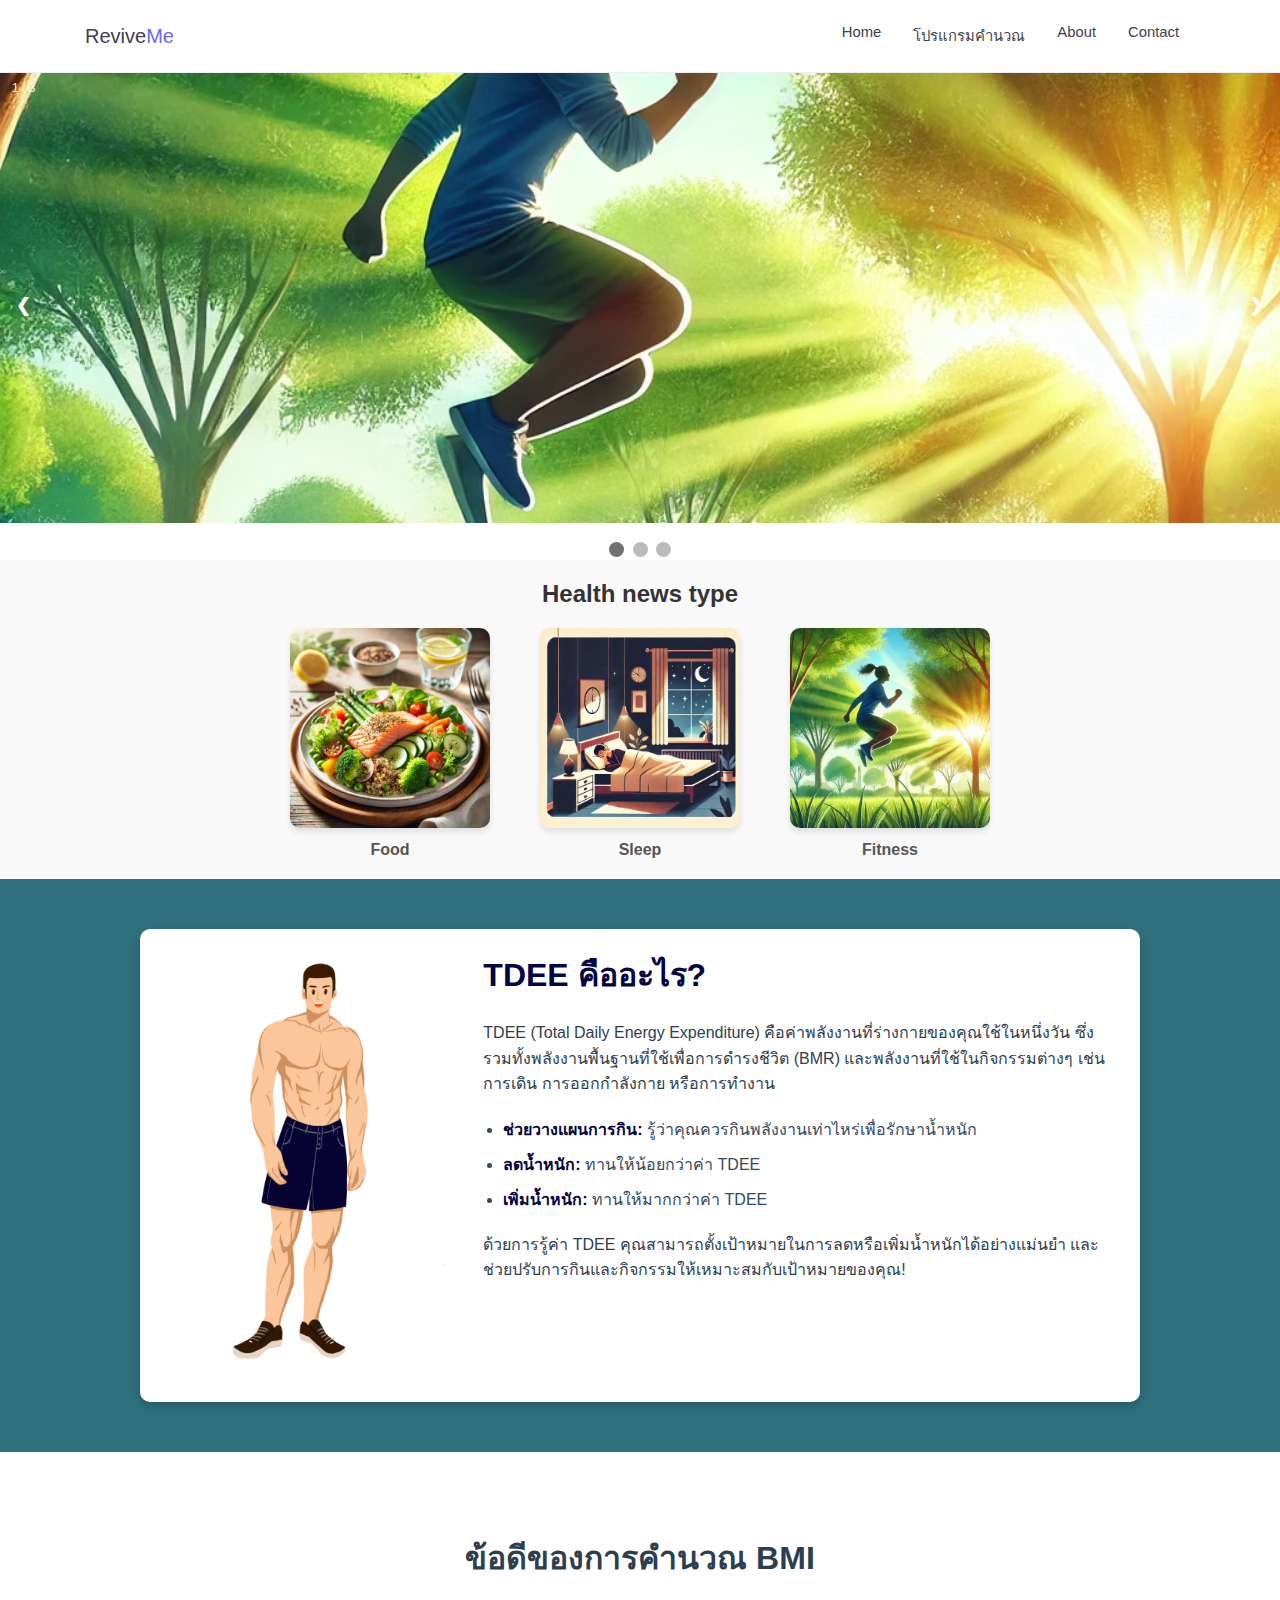
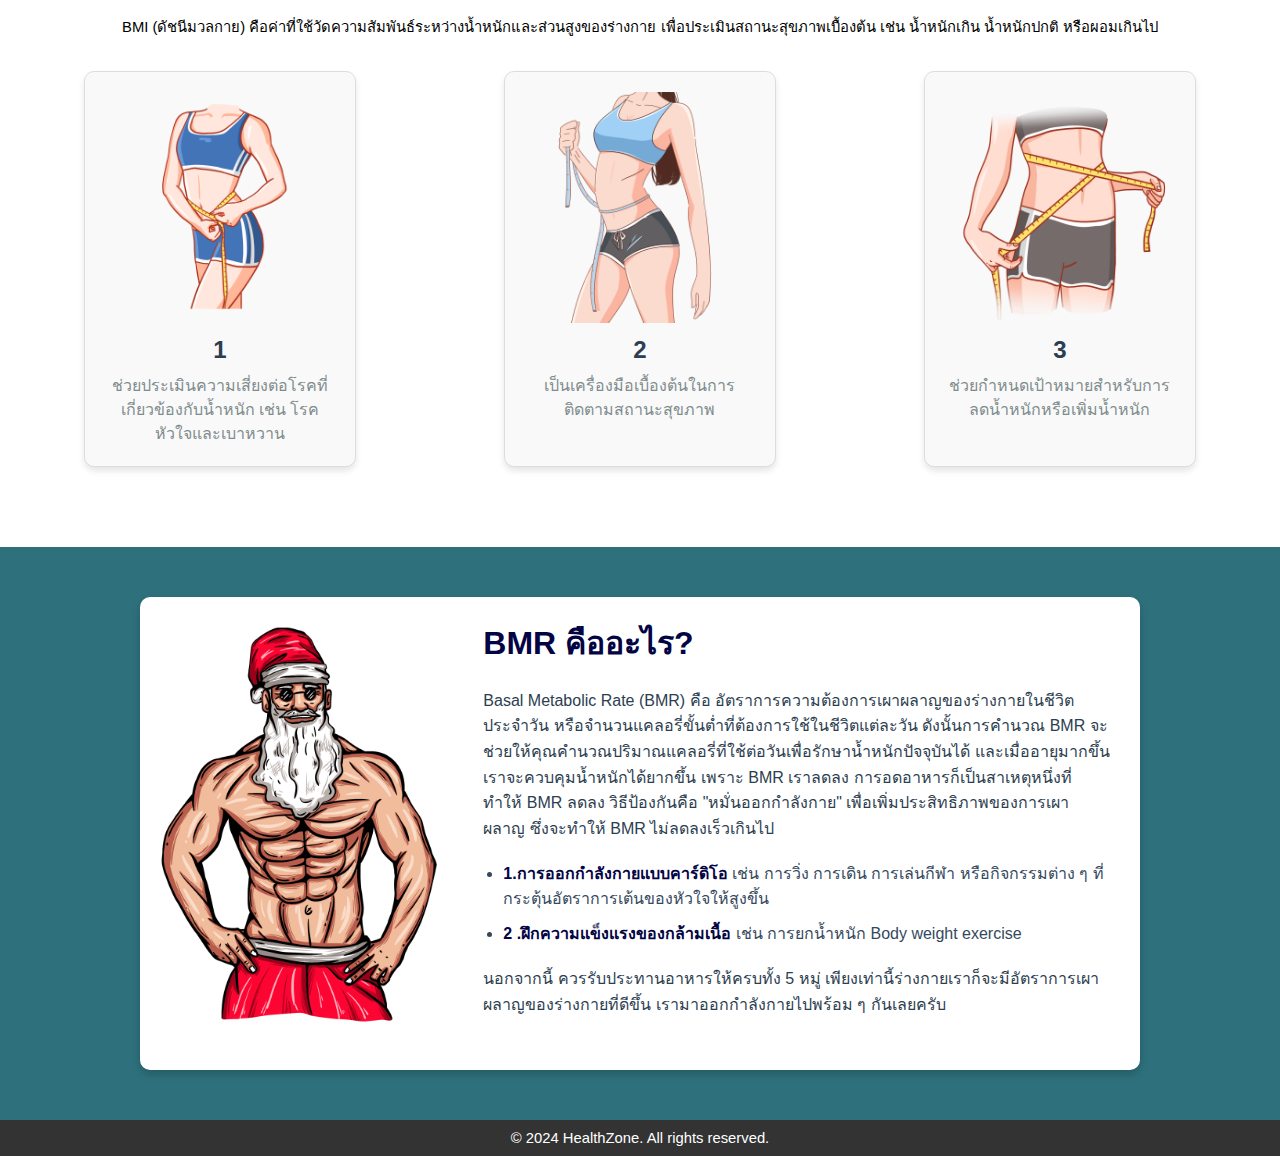
==== commit 50021df0: "change logo" ====
--- a/index.html
+++ b/index.html
@@ -21,7 +21,7 @@
           <span></span>
         </button>
         <a href="/index.html">
-          <h4>Your<span>Logo</span></h4>
+          <h4>Revive<span>Me</span></h4>
         </a>
       </div>
   
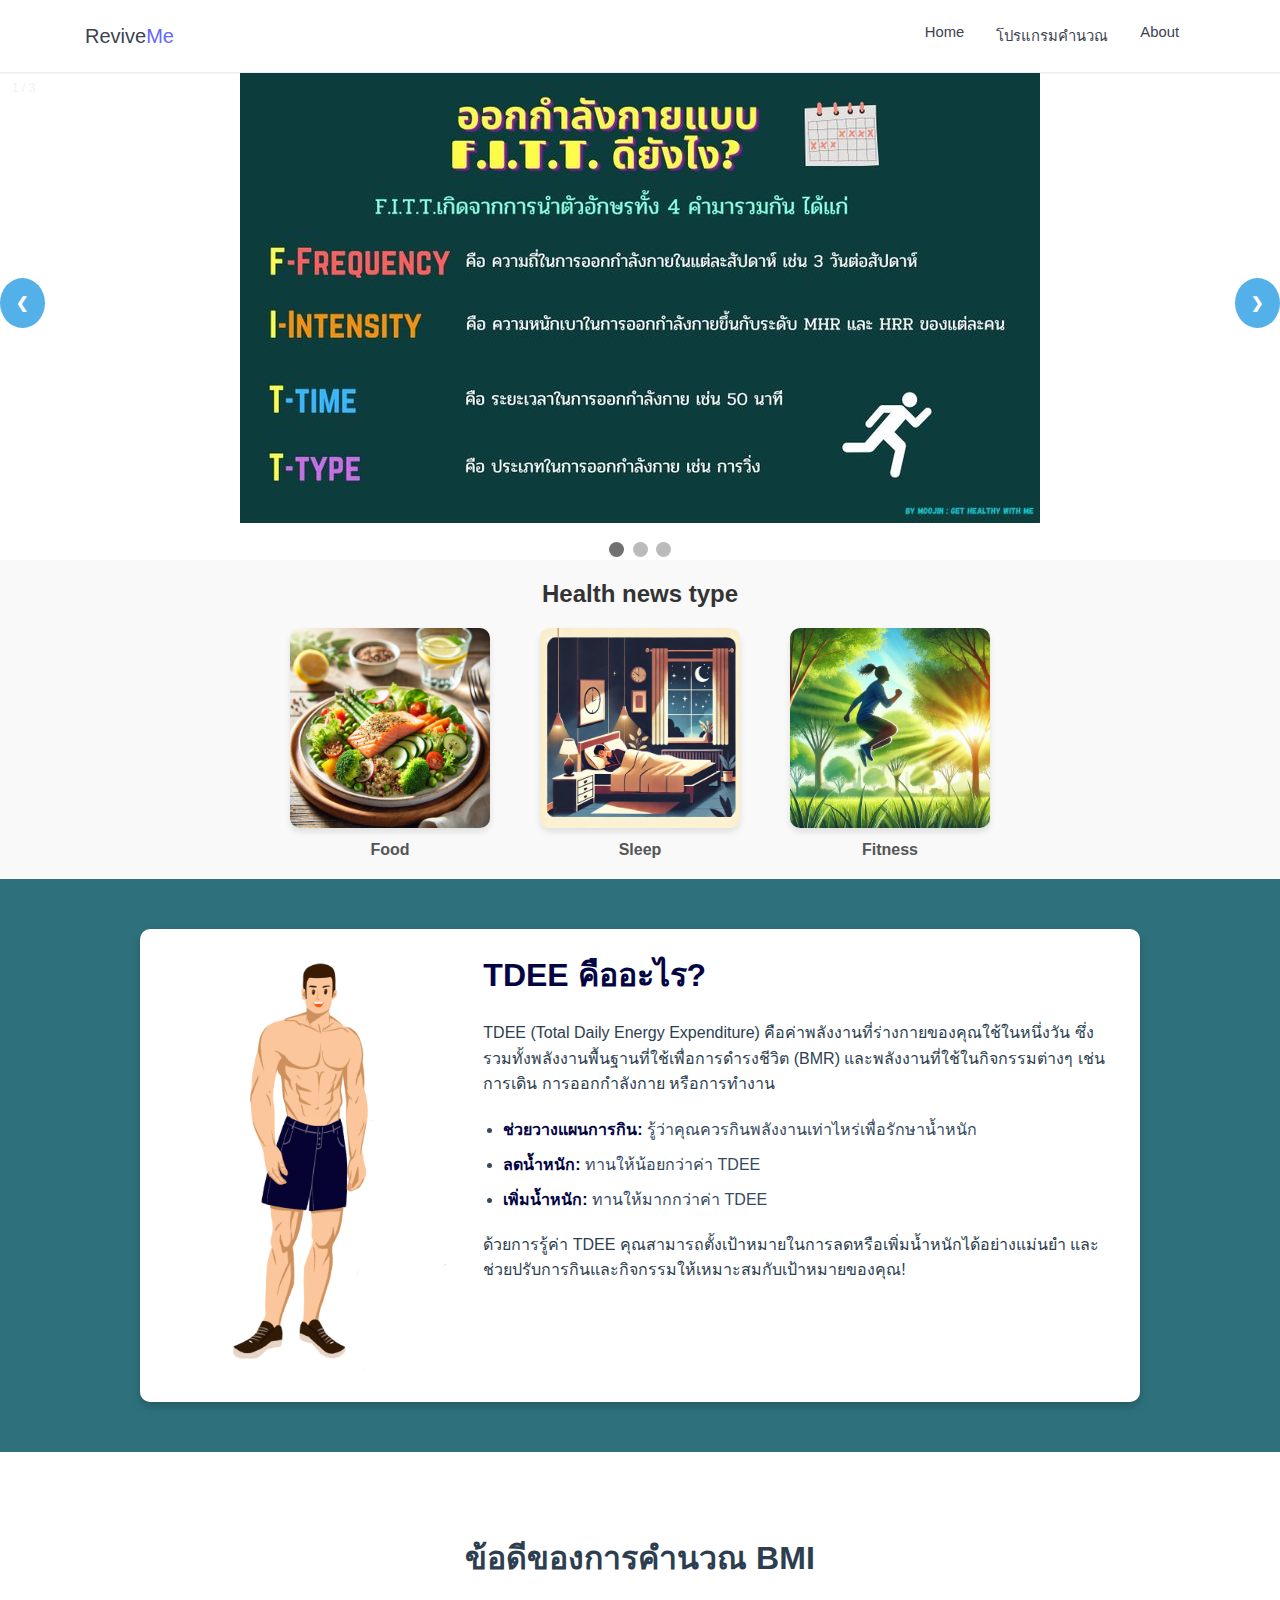
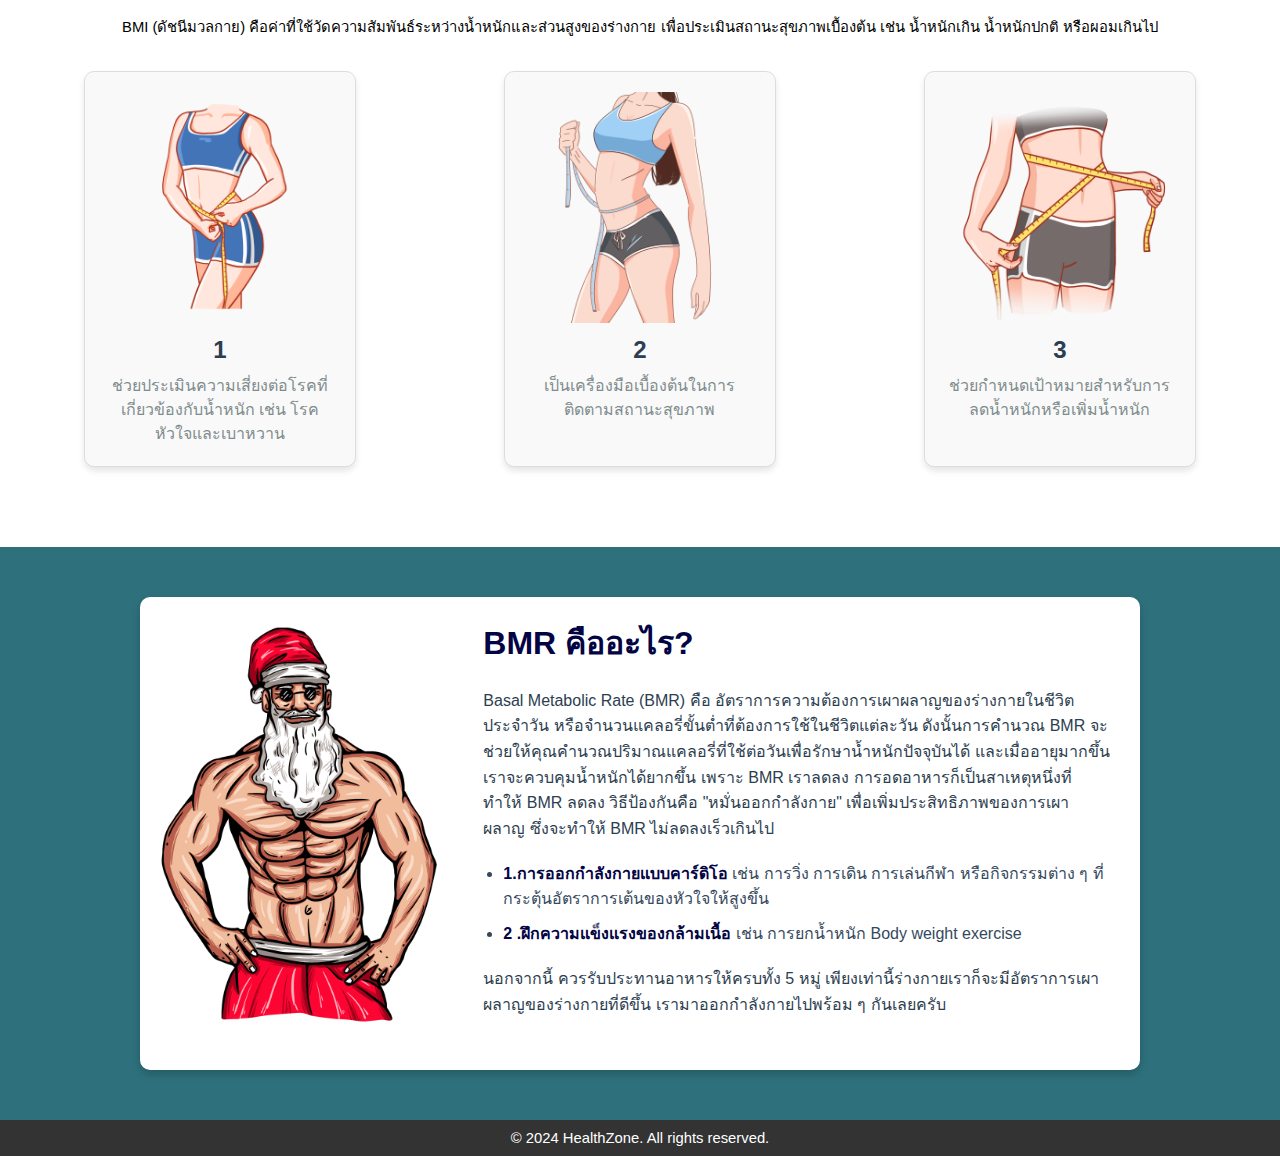
==== commit 50925bcc: "update health news type" ====
--- a/index.html
+++ b/index.html
@@ -48,8 +48,6 @@
           </li>
   
           <li><a href="#">About</a></li>
-          <li><a href="#">Contact</a></li>
-        
         </ul>
       </div>
     </div>
@@ -63,29 +61,29 @@
     <div class="slideshow-container">
         <div class="mySlides fade">
           <div class="numbertext">1 / 3</div>
-          <img
-            src="/exercising.png"
-            style="width: 100%"
-          />
+          <center><img
+            src="/public/exercise.jpg"
+            style="width: auto"
+          /></center>
           <!-- <div class="text">Caption Text</div> -->
         </div>
   
         <div class="mySlides fade">
           <div class="numbertext">2 / 3</div>
-          <img
-            src="/sleeping.png"
-            style="width: 100%"
-          />
+          <center><img
+            src="/public/sleep2.jpg"
+            style="width: auto"
+          /></center>
           <!-- <div class="text">Caption Two</div> -->
         </div>
   
         <div class="mySlides fade">
           <div class="numbertext">3 / 3</div>
-          <img
-            src="/โรคไอกรน.jpg"
-            style="width: 100%"
+          <center><img
+            src="/public/food.jpg"
+            style="width: auto"
             alt="Caption Three"
-          />
+          /></center>
           <!-- <div class="text">Caption Three</div> -->
         </div>
   
@@ -107,16 +105,22 @@
         <h3>Health news type</h3>
         <div class="explore-icons">
           <div class="icon">
-            <img src="food.png" alt="Food">
-            <p>Food</p>
+            <a href="/Health news type/food.html">
+                <img src="food.png" alt="Food">
+                <p>Food</p>
+            </a>
+        </div>
+          <div class="icon">
+            <a href="/Health news type/sleep.html">
+            <img src="sleeping.png" alt="Sleep">
+            <p>Sleep</p>
+          </a>
           </div>
           <div class="icon">
-            <img src="sleeping.png" alt="Sleep">
-            <p>Sleep</p>
-          </div>
-          <div class="icon">
+            <a href="/Health news type/fitness.html">
             <img src="exercising.png" alt="Fitness">
             <p>Fitness</p>
+          </a>
           </div>
         </div>
       </section>
--- a/style.css
+++ b/style.css
@@ -348,25 +348,24 @@
   width: auto;
   margin-top: -22px;
   padding: 16px;
-  color: white;
+  color: white; /* เปลี่ยนสีตัวอักษรให้มองเห็นชัด */
   font-weight: bold;
-  font-size: 18px;
+  font-size: 15px;
   transition: 0.6s ease;
-  border-radius: 0 3px 3px 0;
+  background-color: rgb(15, 144, 224, 0.712); /* เปลี่ยนพื้นหลังเป็นสีฟ้า */
+  border-radius: 50%; /* ทำให้เป็นวงกลม */
 }
 
 /* Position the "next button" to the right */
 .next {
   right: 0;
-  border-radius: 3px 0 0 3px;
-}
-
-/* On hover, add a black background color with a little bit see-through */
-.prev:hover,
-.next:hover {
-  background-color: rgba(0, 0, 0, 0.8);
-}
-
+  left: -16;
+}
+
+/* On hover, add a blue background color with a little bit see-through */
+.prev:hover, .next:hover {
+  background-color: rgba(1, 2, 3, 0.712); /* เปลี่ยนสี hover เป็นสีฟ้าโปร่งแสง */
+}
 /* Caption text */
 .text {
   color: #f2f2f2;
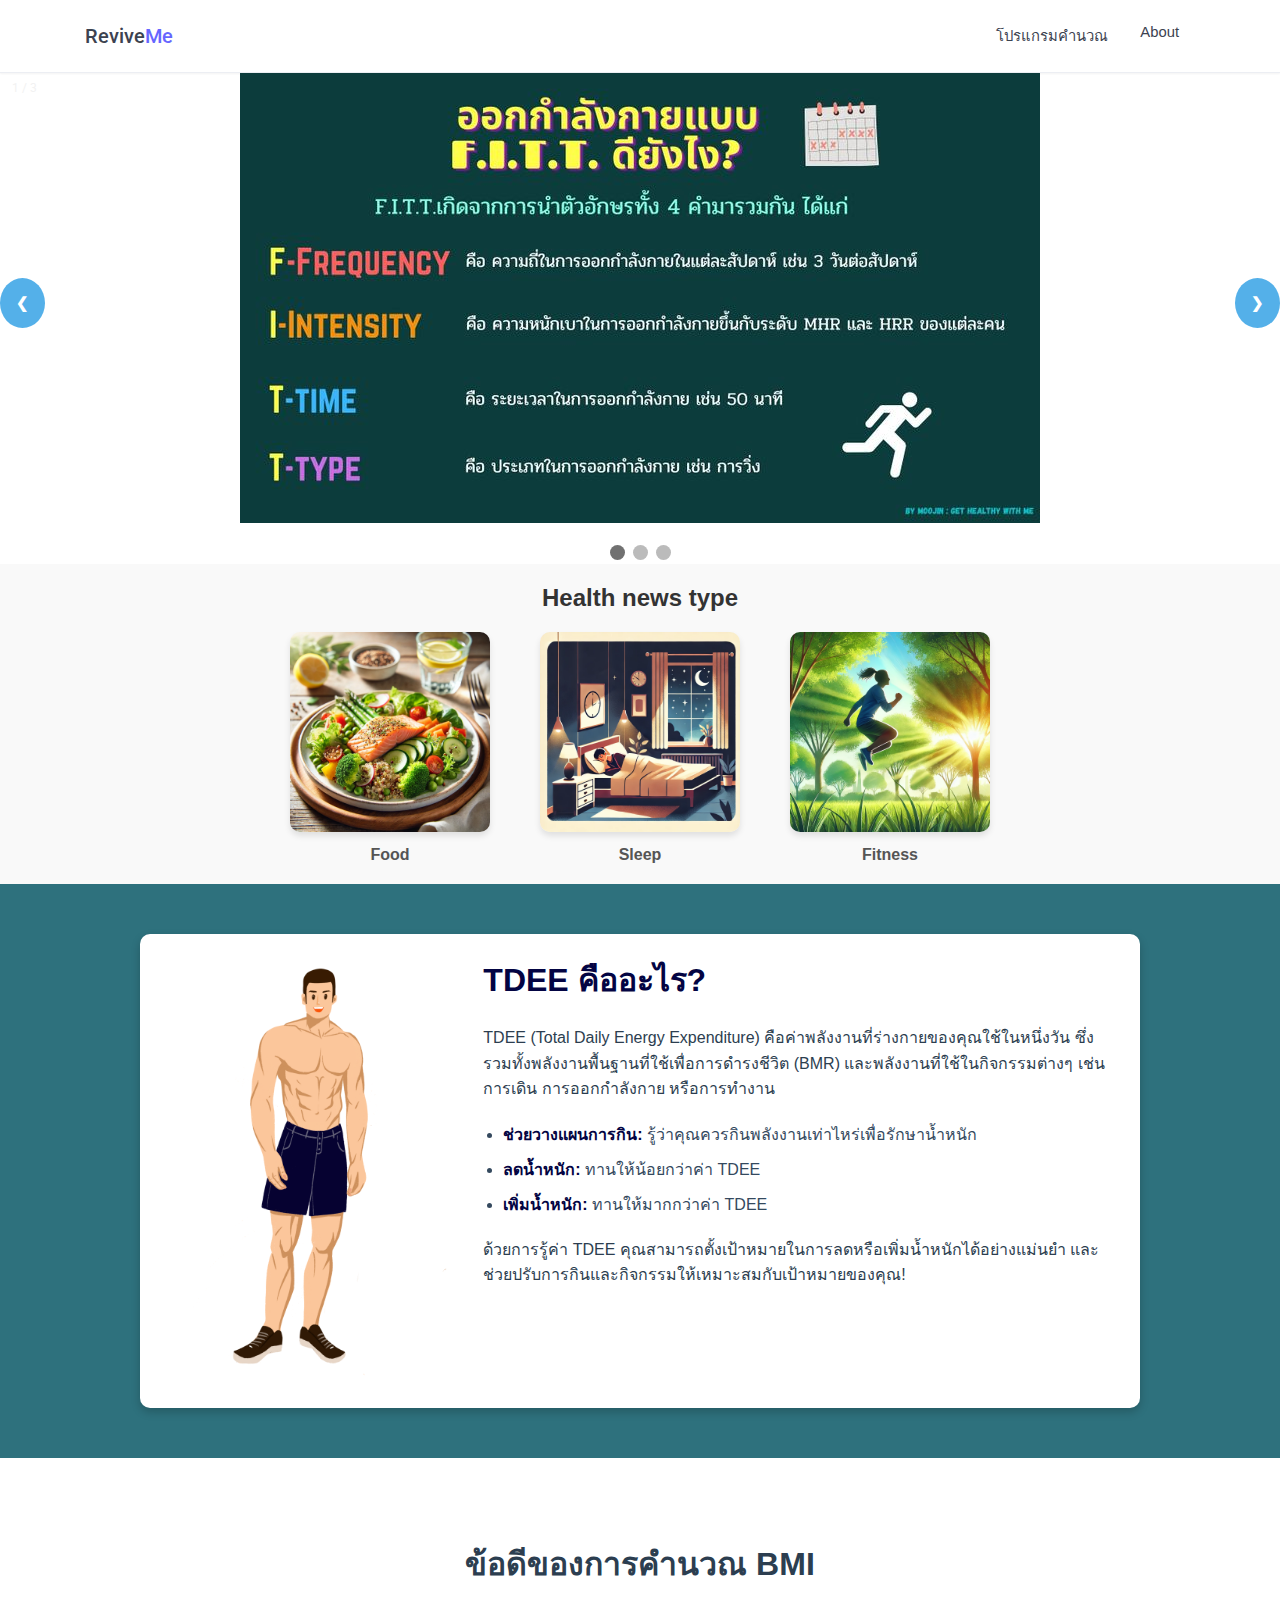
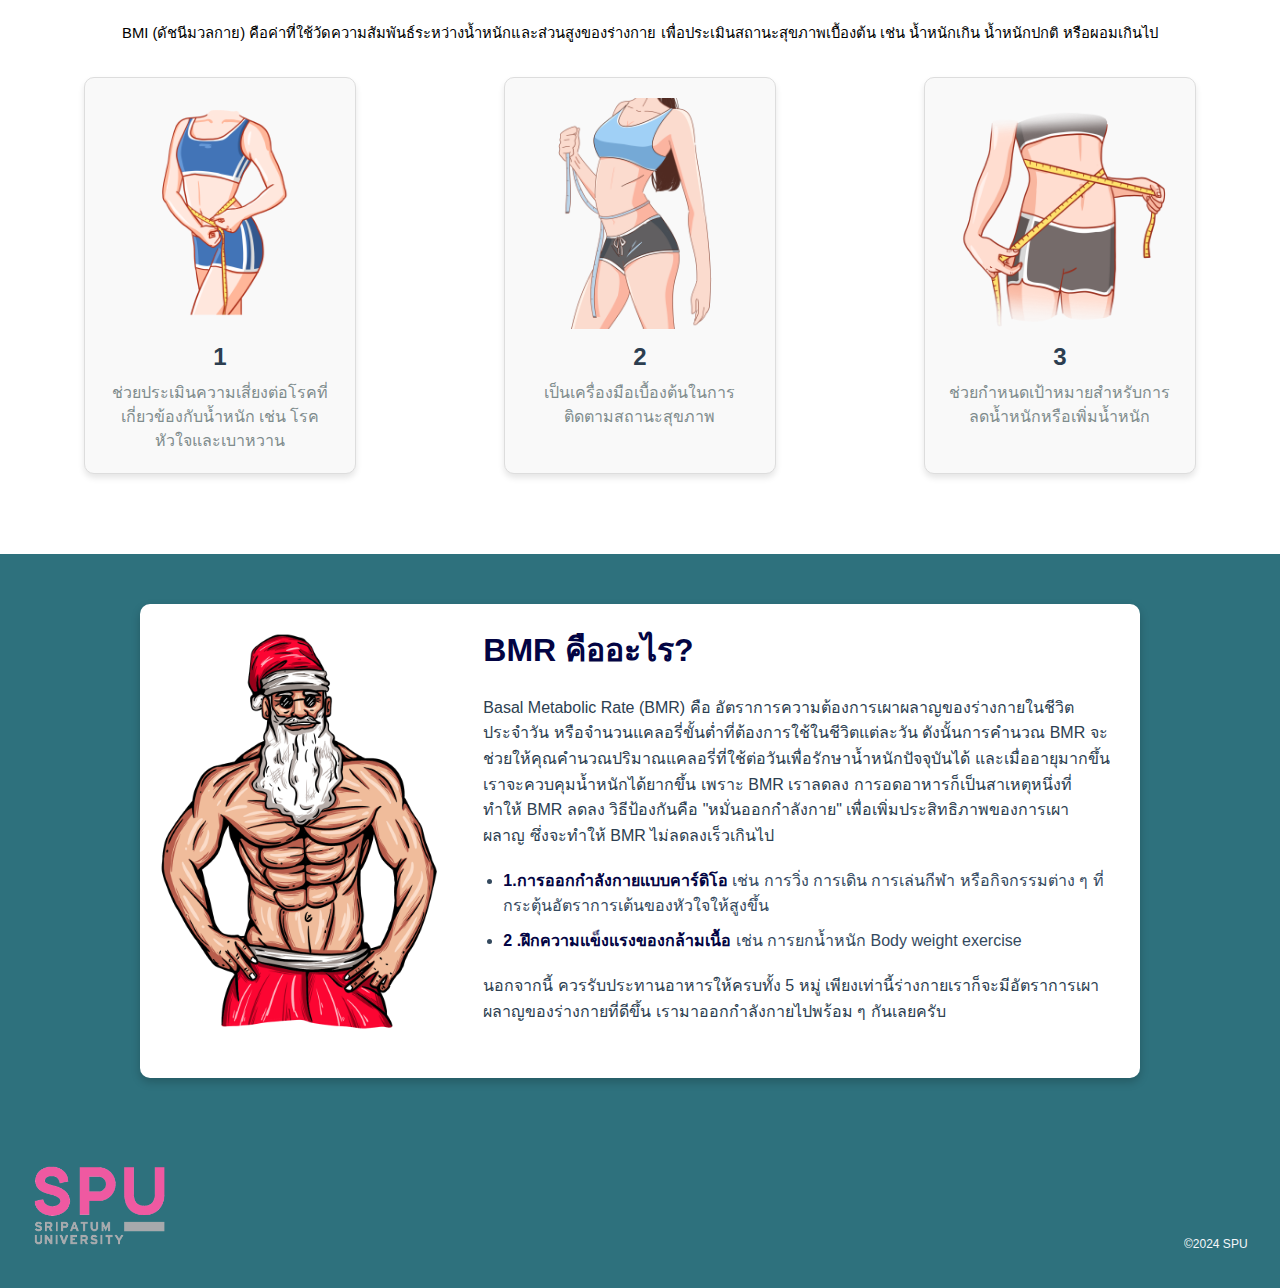
==== commit 0ddf7980: "final" ====
--- a/index.html
+++ b/index.html
@@ -6,7 +6,8 @@
     <meta name="viewport" content="width=device-width, initial-scale=1.0">
     <title>ReViveMe</title>
     <link rel="stylesheet" href="style.css">
-
+    <link rel="stylesheet" href="/css/navbar.css">
+    <link rel="stylesheet" href="/css/footer.css">
     
 </head>
 
@@ -27,7 +28,7 @@
   
       <div class="navbar-menu" id="open-navbar1">
         <ul class="navbar-nav">
-          <li class=""><a href="#">Home</a></li>
+          
           <li class="navbar-dropdown">
             <a href="#" class="dropdown-toggler" data-dropdown="my-dropdown-id">
               โปรแกรมคำนวณ <i class="fa fa-angle-down"></i>
@@ -47,7 +48,7 @@
             </ul>
           </li>
   
-          <li><a href="#">About</a></li>
+          <li><a href="/about/about.html">About</a></li>
         </ul>
       </div>
     </div>
@@ -201,9 +202,65 @@
      
           </main>
 
-    <footer>
-        <p>© 2024 HealthZone. All rights reserved.</p>
-    </footer>
+          <div class="footer">
+            <div class="bubbles">
+              <!-- Generate 128 bubble divs dynamically using JavaScript for loop -->
+              <!-- Example bubbles -->
+              <div
+                class="bubble"
+                style="
+                  --size: 3.2rem;
+                  --distance: 7.3rem;
+                  --position: 40%;
+                  --time: 3.1s;
+                  --delay: -2.4s;
+                "
+              ></div>
+              <div
+                class="bubble"
+                style="
+                  --size: 4.5rem;
+                  --distance: 9.2rem;
+                  --position: 55%;
+                  --time: 3.8s;
+                  --delay: -1.9s;
+                "
+              ></div>
+              <!-- Add more dynamically as needed -->
+            </div>
+            <div class="content">
+              <div>
+                <div style="min-height: 50px">
+                  <img class="logo" src="/public/new_logo_spu07.gif" alt="Logo" />
+                </div>
+              </div>
+              <div>
+                <a
+                  class="image"
+                  href="/about/about.html"
+                  target="_blank"
+                  style="
+                    background-image: url('https://s3-us-west-2.amazonaws.com/s.cdpn.io/199011/happy.svg');
+                  "
+                ></a>
+                <p>©2024 SPU</p>
+              </div>
+            </div>
+          </div>
+          <svg style="position: fixed; top: 100vh">
+            <defs>
+              <filter id="blob">
+                <feGaussianBlur in="SourceGraphic" stdDeviation="10" result="blur" />
+                <feColorMatrix
+                  in="blur"
+                  mode="matrix"
+                  values="1 0 0 0 0  0 1 0 0 0  0 0 1 0 0  0 0 0 19 -9"
+                  result="blob"
+                />
+                <!-- feComposite was commented in Pug and not added here -->
+              </filter>
+            </defs>
+          </svg>
 
     <script src="/js/main.js"></script>
 </body>
--- a/style.css
+++ b/style.css
@@ -315,13 +315,6 @@
   transform: scale(1.15); /* เพิ่มเอฟเฟกต์ขยายเมื่อชี้เมาส์ */
 }
 
-/* Footer */
-footer {
-  background-color: #333;
-  color: white;
-  text-align: center;
-  padding: 10px 0;
-}
 /* Reset */
 
 /* Slideshow container */
@@ -363,8 +356,14 @@
 }
 
 /* On hover, add a blue background color with a little bit see-through */
-.prev:hover, .next:hover {
-  background-color: rgba(1, 2, 3, 0.712); /* เปลี่ยนสี hover เป็นสีฟ้าโปร่งแสง */
+.prev:hover,
+.next:hover {
+  background-color: rgba(
+    1,
+    2,
+    3,
+    0.712
+  ); /* เปลี่ยนสี hover เป็นสีฟ้าโปร่งแสง */
 }
 /* Caption text */
 .text {
@@ -654,7 +653,7 @@
   padding: 20px;
   background-color: #f0f0f0;
 }
-.content {
+.content-img {
   max-width: 700px;
   text-align: center;
 }
--- a/css/navbar.css
+++ b/css/navbar.css
@@ -0,0 +1,215 @@
+@import url("https://fonts.googleapis.com/css2?family=Roboto:wght@300;400;500&display=swap");
+* {
+  box-sizing: border-box;
+  padding: 0;
+  margin: 0;
+}
+
+body {
+  font-family: "Roboto", sans-serif;
+  font-size: 0.925rem;
+}
+
+a {
+  text-decoration: none;
+}
+
+.container {
+  width: 1170px;
+  position: relative;
+  margin-left: auto;
+  margin-right: auto;
+  padding-left: 15px;
+  padding-right: 15px;
+}
+
+.navbar,
+.navbar > .container {
+  width: 100%;
+  display: flex;
+  flex-wrap: wrap;
+  align-items: center;
+  justify-content: space-between;
+}
+@media (max-width: 768px) {
+  .navbar,
+  .navbar > .container {
+    display: block;
+  }
+}
+
+.navbar {
+  box-shadow: 0 1px 2px 0 rgba(0, 0, 0, 0.05);
+  background-color: #fff;
+  padding: 1rem 1.15rem;
+  border-bottom: 1px solid #eceef3;
+  /*
+  |-----------------------------------
+  | Start navbar logo or brand etc..
+  |-----------------------------------
+  */
+  /*
+  |-----------------------------------
+  | Start navbar menu
+  |-----------------------------------
+  */
+}
+@media (min-width: 576px) {
+  .navbar .container {
+    max-width: 540px;
+  }
+}
+@media (min-width: 768px) {
+  .navbar .container {
+    max-width: 720px;
+  }
+}
+@media (min-width: 992px) {
+  .navbar .container {
+    max-width: 960px;
+  }
+}
+@media (min-width: 1200px) {
+  .navbar .container {
+    max-width: 1140px;
+  }
+}
+.navbar .navbar-header {
+  display: flex;
+  align-items: center;
+}
+@media (max-width: 768px) {
+  .navbar .navbar-header {
+    width: 100%;
+    display: flex;
+    align-items: center;
+    justify-content: space-between;
+    flex-direction: row-reverse;
+  }
+}
+.navbar .navbar-header .navbar-toggler {
+  cursor: pointer;
+  border: none;
+  display: none;
+  outline: none;
+}
+@media (max-width: 768px) {
+  .navbar .navbar-header .navbar-toggler {
+    display: block;
+  }
+}
+.navbar .navbar-header .navbar-toggler span {
+  height: 2px;
+  width: 22px;
+  background-color: #929aad;
+  display: block;
+}
+.navbar .navbar-header .navbar-toggler span:not(:last-child) {
+  margin-bottom: 0.2rem;
+}
+.navbar .navbar-header > a {
+  font-weight: 500;
+  color: #3c4250;
+}
+.navbar .navbar-menu {
+  display: flex;
+  align-items: center;
+  flex-basis: auto;
+  flex-grow: 1;
+}
+@media (max-width: 768px) {
+  .navbar .navbar-menu {
+    display: none;
+    text-align: center;
+  }
+}
+.navbar .navbar-menu.active {
+  display: flex !important;
+}
+.navbar .navbar-menu .navbar-nav {
+  margin-left: auto;
+  flex-direction: row;
+  display: flex;
+  padding-left: 0;
+  margin-bottom: 0;
+  list-style: none;
+}
+@media (max-width: 768px) {
+  .navbar .navbar-menu .navbar-nav {
+    width: 100%;
+    display: block;
+    border-top: 1px solid #eee;
+    margin-top: 1rem;
+  }
+}
+.navbar .navbar-menu .navbar-nav > li > a {
+  color: #3c4250;
+  text-decoration: none;
+  display: inline-block;
+  padding: 0.5rem 1rem;
+}
+.navbar .navbar-menu .navbar-nav > li > a:hover {
+  color: #66f;
+}
+@media (max-width: 768px) {
+  .navbar .navbar-menu .navbar-nav > li > a {
+    border-bottom: 1px solid #eceef3;
+  }
+}
+.navbar .navbar-menu .navbar-nav > li.active a {
+  color: #66f;
+}
+.navbar .navbar-menu .navbar-nav .navbar-dropdown .dropdown {
+  list-style: none;
+  position: absolute;
+  top: 150%;
+  left: 0;
+  background-color: #fff;
+  padding-top: 0.5rem;
+  padding-bottom: 0.5rem;
+  min-width: 160px;
+  width: auto;
+  white-space: nowrap;
+  box-shadow: 0 0.5rem 1rem rgba(0, 0, 0, 0.1);
+  z-index: 99999;
+  border-radius: 0.75rem;
+  display: none;
+}
+@media (max-width: 768px) {
+  .navbar .navbar-menu .navbar-nav .navbar-dropdown .dropdown {
+    position: relative;
+    box-shadow: none;
+  }
+}
+.navbar .navbar-menu .navbar-nav .navbar-dropdown .dropdown li a {
+  color: #3c4250;
+  padding: 0.25rem 1rem;
+  display: block;
+}
+.navbar .navbar-menu .navbar-nav .navbar-dropdown .dropdown.show {
+  display: block !important;
+}
+.navbar .navbar-menu .navbar-nav .dropdown > .separator {
+  height: 1px;
+  width: 100%;
+  margin-top: 9px;
+  margin-bottom: 9px;
+  background-color: #eceef3;
+}
+.navbar .navbar-dropdown {
+  position: relative;
+}
+
+.navbar .navbar-header > a span {
+  color: #66f;
+}
+
+.navbar .navbar-header h4 {
+  font-weight: 500;
+  font-size: 1.25rem;
+}
+@media (max-width: 768px) {
+  .navbar .navbar-header h4 {
+    font-size: 1.05rem;
+  }
+}
--- a/css/footer.css
+++ b/css/footer.css
@@ -0,0 +1,91 @@
+body {
+  .footer {
+    z-index: 1;
+    --footer-background: #2e717d;
+    display: grid;
+    position: relative;
+    grid-area: footer;
+    min-height: 10rem;
+    .bubbles {
+      position: absolute;
+      top: 0;
+      left: 0;
+      right: 0;
+      height: 1rem;
+      background: var(--footer-background);
+      filter: url("#blob");
+      .bubble {
+        position: absolute;
+        left: var(--position, 50%);
+        background: var(--footer-background);
+        border-radius: 100%;
+        animation: bubble-size var(--time, 4s) ease-in infinite var(--delay, 0s),
+          bubble-move var(--time, 4s) ease-in infinite var(--delay, 0s);
+        transform: translate(-50%, 100%);
+      }
+    }
+    .content {
+      z-index: 2;
+      display: grid;
+      grid-template-columns: 1fr auto;
+      grid-gap: 3rem;
+      padding: 2rem;
+      background: var(--footer-background);
+      a,
+      p {
+        color: #f5f7fa;
+        text-decoration: none;
+      }
+      b {
+        color: white;
+      }
+      p {
+        margin: 0;
+        font-size: 0.75rem;
+      }
+      > div {
+        display: flex;
+        flex-direction: column;
+        justify-content: center;
+        > div {
+          margin: 0.25rem 0;
+          > * {
+            margin-right: 0.5rem;
+          }
+        }
+        .image {
+          align-self: center;
+          width: 4rem;
+          height: 4rem;
+          margin: 0.25rem 0;
+          background-size: cover;
+          background-position: center;
+        }
+      }
+    }
+  }
+}
+
+@keyframes bubble-size {
+  0%,
+  75% {
+    width: var(--size, 4rem);
+    height: var(--size, 4rem);
+  }
+  100% {
+    width: 0rem;
+    height: 0rem;
+  }
+}
+@keyframes bubble-move {
+  0% {
+    bottom: -4rem;
+  }
+  100% {
+    bottom: var(--distance, 10rem);
+  }
+}
+.logo {
+  width: 15vh;
+  height: auto;
+}
